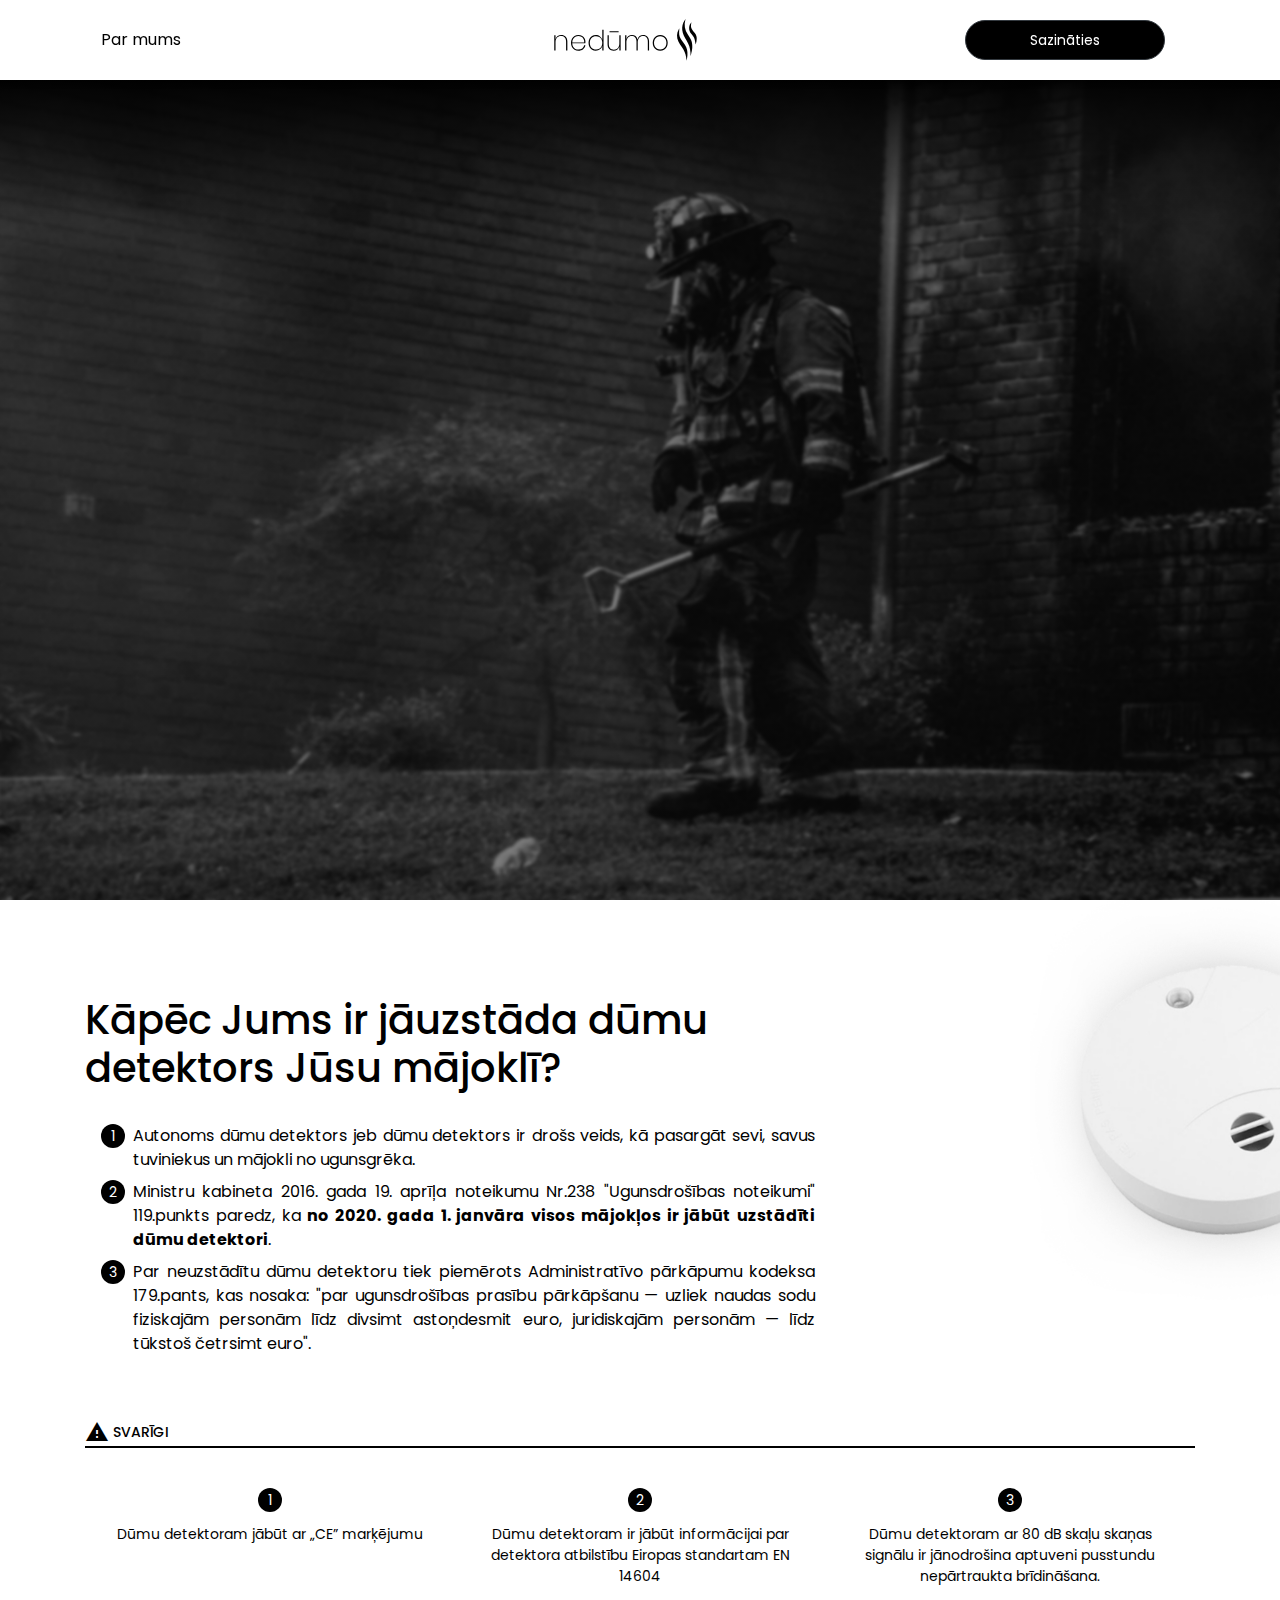
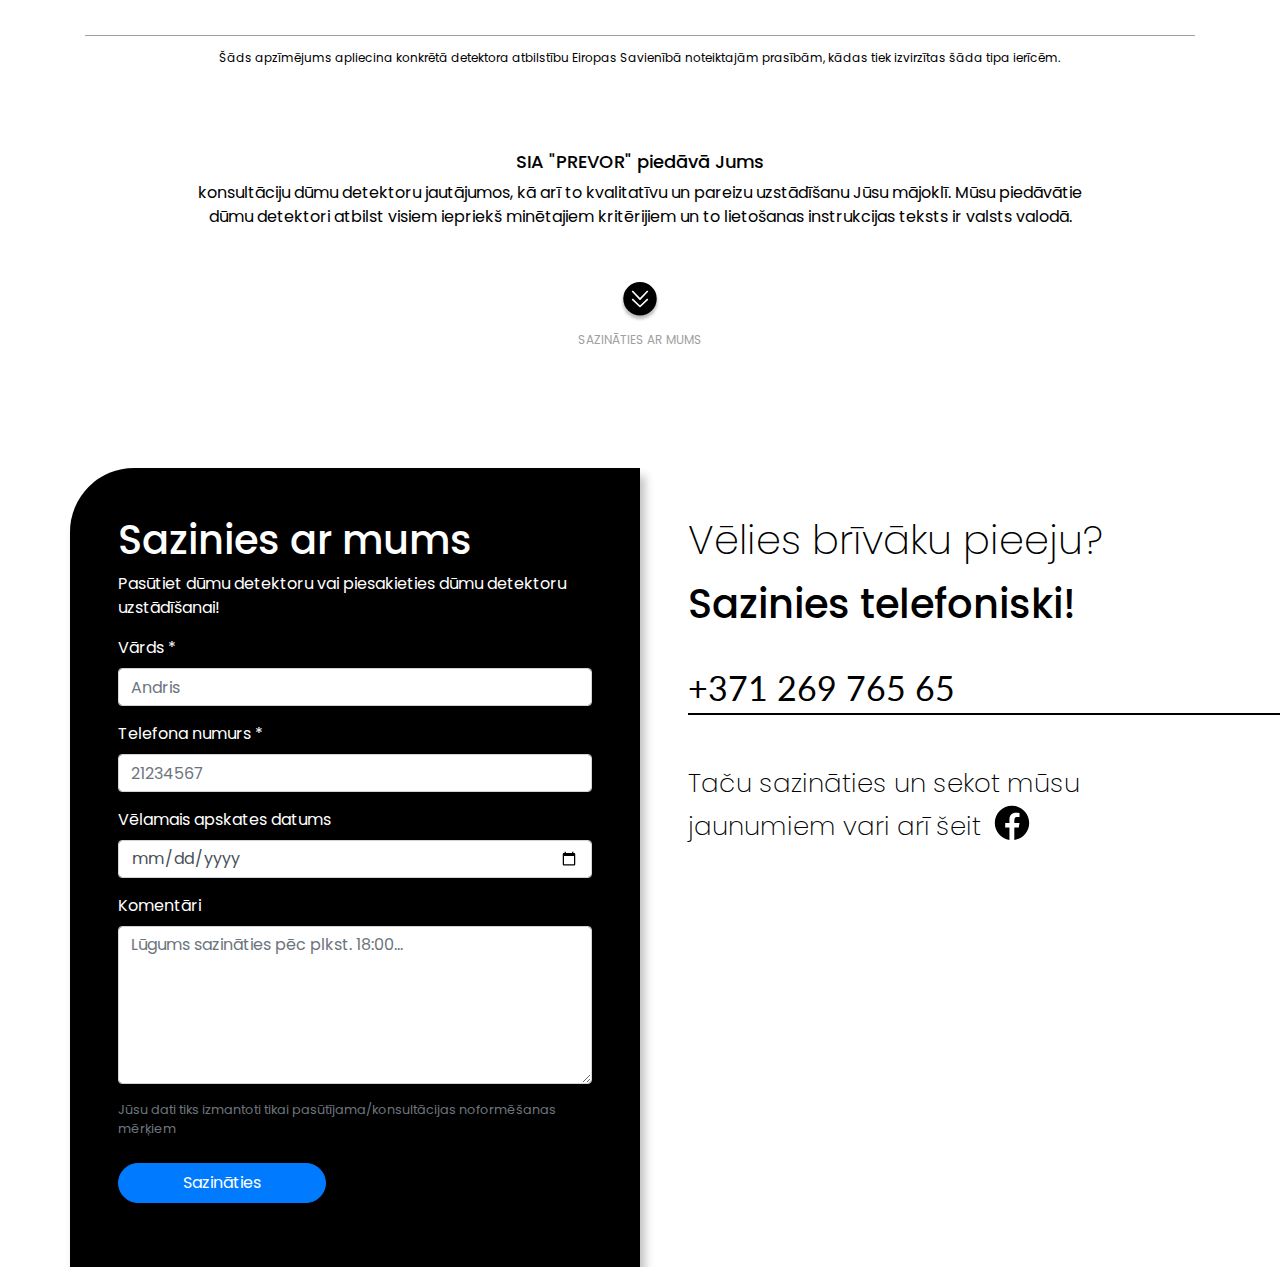
==== index.html @ c399052c "Initial set-up" ====
<!DOCTYPE html>
<html lang="lv">

<head>

    <meta charset="utf-8">
    <meta name="viewport" content="width=device-width, initial-scale=1, shrink-to-fit=no">
        <meta name="description" content="SIA PREVOR piedāvā Jums konsultāciju dūmu detektoru jautājumos, kā arī to kvalitatīvu un pareizu uzstādīšanu Jūsu mājoklī. Mūsu piedāvātie dūmu detektori atbilst visām Eiropas Savienībā noteiktajām prasībām un to lietošanas instrukcijas teksts ir valsts valodā.">
    <meta name="author" content="nedūmo.lv | Prevorsafety">
    <meta name="keywords" content="Prevorsafety, Nedūmo, Dūmu detektori, Ugunsdrošība">

    <title>Nedūmo | Ugunsdrošība Jūsu mājās | SIA Prevor</title>

    <!--- Bootstrap core CSS --->
    <link href="vendor/bootstrap/css/bootstrap.min.css" rel="stylesheet">

    <!--- Fonts --->
    <link href="https://fonts.googleapis.com/css?family=Poppins:200,400,500&display=swap" rel="stylesheet">
    <link href="https://fonts.googleapis.com/css?family=Lato:300&display=swap" rel="stylesheet">

    <!--- Material Design Icons --->
    <link href="https://fonts.googleapis.com/icon?family=Material+Icons" rel="stylesheet">

    <!-- Custom styles for this template -->
    <link href="css/styles.min.css" rel="stylesheet">

    <!--- Script for animations --->
    <script>
        window.addEventListener("load", showPage);

        function showPage() {
            document.body.classList.remove('js-loading');
        }
    </script>

</head>

<body id="page-top" class="nedumo-page js-loading">

<!-- Navigation -->
<nav class="navbar navbar-expand-lg navbar-light fixed-top" id="mainNav">
    <div class="container">
        <a class="mi-home visible-on-small js-scroll-trigger" href="#home"></a>
        <button class="navbar-toggler menu-btn" type="button" data-toggle="collapse" data-target="#navbarResponsive"
                aria-controls="navbarResponsive" aria-expanded="false" aria-label="Toggle navigation">
            <span></span>
        </button>
        <div class="collapse navbar-collapse" id="navbarResponsive">
            <ul class="navbar-nav ml-auto text-center">
                <li class="nav-item text-center">
                    <a class="mi-home nav-link js-scroll-trigger" href="#home">Galvenā</a>
                </li>
                <li class="nav-item text-center">
                    <a class="mi-about nav-link js-scroll-trigger" href="#about">Par mums</a>
                </li>
                <li class="nav-item text-center">
                    <a class="mi-contacts nav-link js-scroll-trigger" href="#contact">Sazināties</a>
                </li>
            </ul>
        </div>
        <div class="large-navbar row">
            <div class="col-sm">
                <a class="mi-about nav-link js-scroll-trigger" href="#about">Par mums</a>
            </div>
            <div class="col-sm">
                <a class="mi-home nav-link js-scroll-trigger" href="#home"></a>
            </div>
            <div class="col-sm">
                <a class="mi-contacts nav-link js-scroll-trigger btn btn-dark btn-sm" href="#contact">Sazināties</a>
            </div>
        </div>
    </div>
</nav>

<!-- Home Section -->
<section id="home" class="home-section text-center">
    <div class="container">
        <div class="row">
            <h1 class="home-section-heading animation-fadeInUp">Vēlies pasargāt savu mājokli no ugunsbriesmām?</h1>
            <p class="home-section-text animation-fadeInUp">Parūpējies par sevi un tuviniekiem,<br>piesakies konsultācijai un dūmu detektoru uzstādīšanai</p>
        </div>
    </div>
</section>

<!-- About Section -->
<section id="about" class="about-section">
    <div class="about-section-smoke-alarm"></div>
    <div class="container">
        <div class="row">
            <div class="col-sm-12 col-md-8">
                <h1 class="about-section-heading">Kāpēc Jums ir jāuzstāda dūmu detektors Jūsu mājoklī?</h1>
                <ol class="about-section-main-text">
                    <li>Autonoms dūmu detektors jeb dūmu detektors ir drošs veids, kā pasargāt sevi, savus tuviniekus un
                        mājokli no ugunsgrēka.
                    </li>
                    <li>Ministru kabineta 2016. gada 19. aprīļa noteikumu Nr.238 "Ugunsdrošības noteikumi" 119.punkts
                        paredz, ka <b>no 2020. gada 1. janvāra visos mājokļos ir jābūt uzstādīti dūmu detektori</b>.
                    </li>
                    <li>Par neuzstādītu dūmu detektoru tiek piemērots Administratīvo pārkāpumu kodeksa 179.pants, kas
                        nosaka: "par ugunsdrošības prasību pārkāpšanu — uzliek naudas sodu fiziskajām personām līdz
                        divsimt astoņdesmit euro, juridiskajām personām — līdz tūkstoš četrsimt euro".
                    </li>
                </ol>
            </div>
            <div class="col-sm-12 col-md-4">
            </div>
        </div>
        <div class="warning-items row">
            <div class="warning-items-label col-sm-12">
                <i class="warning-items-label-icon material-icons">warning</i>
                <div class="warning-items-label-text">Svarīgi</div>
            </div>
            <div class="warning-item col-md-4">
                <div class="warning-item-number">1</div>
                <div class="warning-item-text">Dūmu detektoram jābūt ar „CE” marķējumu</div>
            </div>
            <div class="warning-item col-md-4">
                <div class="warning-item-number">2</div>
                <div class="warning-item-text">Dūmu detektoram ir jābūt informācijai par detektora atbilstību Eiropas
                    standartam EN 14604
                </div>
            </div>
            <div class="warning-item col-md-4">
                <div class="warning-item-number">3</div>
                <div class="warning-item-text">Dūmu detektoram ar 80 dB skaļu skaņas signālu ir jānodrošina aptuveni
                    pusstundu nepārtraukta brīdināšana.
                </div>
            </div>
            <div class="warning-items-description col-sm-12">
                Šāds apzīmējums apliecina konkrētā detektora atbilstību Eiropas Savienībā noteiktajām prasībām, kādas
                tiek izvirzītas šāda tipa ierīcēm.
            </div>
        </div>
        <div class="promotion row">
            <div class="col-sm-12">
                <h3 class="promotion-heading">SIA "PREVOR" piedāvā Jums</h3>
                <p class="promotion-text">konsultāciju dūmu detektoru jautājumos, kā arī to kvalitatīvu un pareizu
                    uzstādīšanu Jūsu mājoklī. Mūsu piedāvātie dūmu detektori atbilst visiem iepriekš minētajiem
                    kritērijiem un to lietošanas instrukcijas teksts ir valsts valodā.</p>
            </div>
            <div class="col-sm-12 text-center">
                <a class="contact-btn js-scroll-trigger" href="#contact"></a>
                <div class="contact-btn-label">Sazināties ar mums</div>
            </div>
        </div>
    </div>
</section>

<!-- Contact Section -->
<section id="contact" class="contact-section">
    <div class="container">
        <div class="row">
            <div class="contact-form-col col-sm-12 col-md-6">
                <h1>Sazinies ar mums</h1>
                <p>Pasūtiet dūmu detektoru vai piesakieties dūmu detektoru uzstādīšanai!</p>
                <form id="contactform" action="https://formsubmit.io/send/8e997c6d-6ce6-4eea-b889-227a2b8c89c0"
                      method="POST">
                    <div class="form-group">
                        <label for="name">Vārds *</label>
                        <input name="name" type="text" class="form-control" id="name" placeholder="Andris" required>
                    </div>
                    <div class="form-group">
                        <label for="phone">Telefona numurs *</label>
                        <input name="phone" type="tel" class="form-control" id="phone" placeholder="21234567" required>
                    </div>
                    <div class="form-group">
                        <label for="date">Vēlamais apskates datums</label>
                        <input name="desired-setup-date" type="date" class="form-control" id="date"
                               placeholder="29/10/2020">
                    </div>
                    <div class="form-group">
                        <label for="comments">Komentāri</label>
                        <textarea name="comments" class="form-control" id="comments" rows="6" maxlength="200"
                                  placeholder="Lūgums sazināties pēc plkst. 18:00..."></textarea>
                    </div>
                    <div class="form-group">
                        <small class="form-text text-muted">Jūsu dati tiks izmantoti tikai pasūtījama/konsultācijas
                            noformēšanas mērķiem</small>
                        <button type="submit" class="btn btn-primary mt-4">Sazināties</button>
                    </div>
                    <input name="_formsubmit_id" type="text" style="display:none">
                </form>
            </div>
            <div class="social-contact-col col-sm-12 col-md-6">
                <p class="social-contact-heading">Vēlies brīvāku pieeju?</p>
                <p class="social-contact-answer">Sazinies telefoniski!</p>
                <p class="social-contact-number">+371 269 765 65</p>
                <div class="social-contact-divider"></div>
                <p class="social-contact-follow-us">Taču sazināties un sekot mūsu jaunumiem vari arī šeit
                    <a class="social-contact-facebook-icon" href="https://www.facebook.com"></a>
                </p>
            </div>
        </div>
    </div>
</section>

<!-- Bootstrap core JavaScript -->
<script src="vendor/jquery/jquery.min.js"></script>
<script src="vendor/bootstrap/js/bootstrap.bundle.min.js"></script>

<!-- Plugin JavaScript -->
<script src="vendor/jquery-easing/jquery.easing.min.js"></script>

<!-- Custom scripts for this template -->
<script src="js/script.min.js"></script>

</body>
</html>
---- css/styles.min.css ----
body{font-family:Poppins,sans-serif;font-size:16px}.nedumo-page a{color:#000}.nedumo-page a:focus,.nedumo-page a:hover{text-decoration:none;color:#000}.nedumo-page ol{counter-reset:nedumo-counter;list-style:none;padding-left:16px}.nedumo-page ol li{counter-increment:nedumo-counter;padding-left:32px;margin-bottom:8px;text-align:justify}.nedumo-page ol li::before{display:inline-block;content:counter(nedumo-counter);width:24px;height:24px;border-radius:50%;margin-right:8px;margin-left:-32px;font-size:14px;line-height:24px;text-align:center;color:#fff;background:#000}.nedumo-page .btn{height:40px;padding:8px 64px;border-radius:20px;line-height:22px;color:#fff}.nedumo-page .btn:focus,.nedumo-page .btn:hover{color:#fff}.btn-dark{background-color:#000}#mainNav{min-height:80px;padding:20px 16px;box-shadow:0 4px 4px rgba(0,0,0,.25);background-color:#fff}.mi-home{background-image:url(../img/nedumo-logo.svg);background-position:center;background-size:contain;background-repeat:no-repeat}.navbar-light .navbar-toggler{width:32px;height:32px;padding:0;border:none;margin-right:4px;outline:0;line-height:32px;color:#000}.menu-btn{position:relative;display:block;width:50px;height:50px;border-radius:50%;background-color:#fff}.menu-btn span,.menu-btn span::after,.menu-btn span::before{position:absolute;top:50%;left:50%;width:20px;height:2px;margin-top:-1px;margin-left:-10px;background-color:#222}.menu-btn span::after,.menu-btn span::before{content:'';display:block;transition:.35s}.menu-btn span::before{transform:translateY(-5px)}.menu-btn span::after{transform:translateY(5px)}.menu-btn_active span{height:0}.menu-btn_active span:before{transform:rotate(45deg)}.menu-btn_active span:after{transform:rotate(-45deg)}.large-navbar{display:none;width:100%}.large-navbar .col-sm{display:flex;justify-content:center;align-items:center;font-size:16px}.large-navbar .col-sm:nth-child(1){justify-content:flex-start}.large-navbar .col-sm:nth-child(3){justify-content:flex-end}.large-navbar .mi-home{display:inline-block;width:200px;height:56px}.mi-home.visible-on-small{display:inline-block;width:120px;height:40px}.navbar-nav{padding-top:16px;border-top:1px solid transparent;margin-top:16px;transition:all ease-in-out .35s}.show .navbar-nav{border-top:1px solid rgba(0,0,0,.5)}.navbar-nav .mi-home{background:0 0}.about-section,.contact-section,.home-section{position:relative;display:flex;align-items:center;width:100%;height:auto;min-height:100vh;padding:96px 24px 16px;overflow:hidden;color:#fff;background:#fff}.home-section{background:linear-gradient(0deg,rgba(0,0,0,.5),rgba(0,0,0,.5)),linear-gradient(180deg,#000 7.94%,rgba(0,0,0,0) 24.63%),url(../img/andrew-gaines-blur-min.jpg);background-position:center;background-size:cover;background-repeat:no-repeat}.home-section-heading{width:100%;margin:0;font-size:26px;line-height:40px;font-weight:500;text-align:center}.home-section-text{width:100%;margin:20px 0 0;font-size:16px;line-height:30px;font-weight:400;text-align:center}.about-section{position:relative;color:#000}.about-section-heading{margin-bottom:32px}.about-section-main-text{margin:32px 0}.about-section-smoke-alarm{position:absolute;top:0;right:-150px;width:400px;height:400px;background:url(../img/smoke-alarm.png);background-position:center;background-size:cover;background-repeat:no-repeat}.warning-items-label{padding:0 0 2px;border-bottom:2px solid #000;margin-bottom:24px}.warning-items-label-icon{width:24px;height:24px;line-height:24px;vertical-align:bottom}.warning-items-label-text{display:inline-block;height:24px;text-transform:uppercase;font-size:14px;line-height:24px;font-weight:500}.warning-items{margin:32px 0}.warning-item{padding:16px 24px;text-align:center}.warning-item-number{display:inline-block;width:24px;height:24px;border-radius:50%;font-size:14px;line-height:24px;text-align:center;color:#fff;background-color:#000}.warning-item-text{margin-top:12px;font-size:14px}.warning-items-description{padding:8px 0 0;border-top:1px solid #a0a0a0;margin-top:32px;font-size:12px;line-height:27px;text-align:center}.promotion-heading{max-width:60%;margin:48px auto 8px;font-size:18px;font-weight:500;text-align:center}.promotion-text{max-width:80%;margin:8px auto 48px;font-size:16px;text-align:center}.contact-btn{display:block;width:40px;height:50px;margin:0 auto;background:url(../img/contact-btn.svg);background-position:center;background-size:contain;background-repeat:no-repeat;animation-name:moveUpDown;animation-duration:1s;animation-iteration-count:infinite;animation-direction:alternate}.contact-btn-label{display:inline-block;margin-bottom:-4px;font-size:12px;text-transform:uppercase;color:#a0a0a0}.contact-section{align-items:flex-end;padding-bottom:0}.contact-form-col{padding:48px;border-top-left-radius:64px;box-shadow:5px 8px 10px rgba(0,0,0,.25);color:#fff;background-color:#000}.social-contact-col{padding:64px 0 80px}.social-contact-answer,.social-contact-heading,.social-contact-number{margin:0;font-size:40px;line-height:1.2;color:#000}.social-contact-divider{height:2px;margin-right:-50%;background-color:#000}.social-contact-heading{font-weight:200}.social-contact-answer{margin-top:16px;font-weight:500}.social-contact-number{margin-top:40px;margin-bottom:4px;font-family:Lato,sans-serif;font-size:34px}.social-contact-follow-us{margin:48px 0 0;font-size:26px;line-height:1.6;font-weight:200;color:#000}.social-contact-facebook-icon{display:inline-block;width:36px;height:36px;margin:0 6px -6px;background:url(../img/facebook-icon.svg);background-position:center;background-size:contain;background-repeat:no-repeat}@media (min-width:768px){.home-section-heading{font-size:48px;line-height:64px}.home-section-text{font-size:18px;line-height:30px}.social-contact-col{padding:48px}}@media (min-width:992px){.visible-on-small{display:none!important}#mainNav{padding:8px 16px}.navbar #navbarResponsive{display:none!important}.large-navbar{display:flex}}.js-loading *,.js-loading :after,.js-loading :before{animation-play-state:paused!important}@keyframes fadeInUp{from{transform:translate3d(0,32px,0)}to{transform:translate3d(0,0,0);opacity:1}}@-webkit-keyframes fadeInUp{from{transform:translate(0,32px)}to{transform:translate(0,0);opacity:1}}.animation-fadeInUp{opacity:0;animation-name:fadeInUp;-webkit-animation-name:fadeInUp;animation-duration:1s;animation-fill-mode:both;-webkit-animation-duration:1s;-webkit-animation-fill-mode:both}@keyframes moveUpDown{from{transform:translateY(0)}to{transform:translateY(8px)}}@-webkit-keyframes moveUpDown{from{transform:translateY(0)}to{transform:translateY(8px)}}
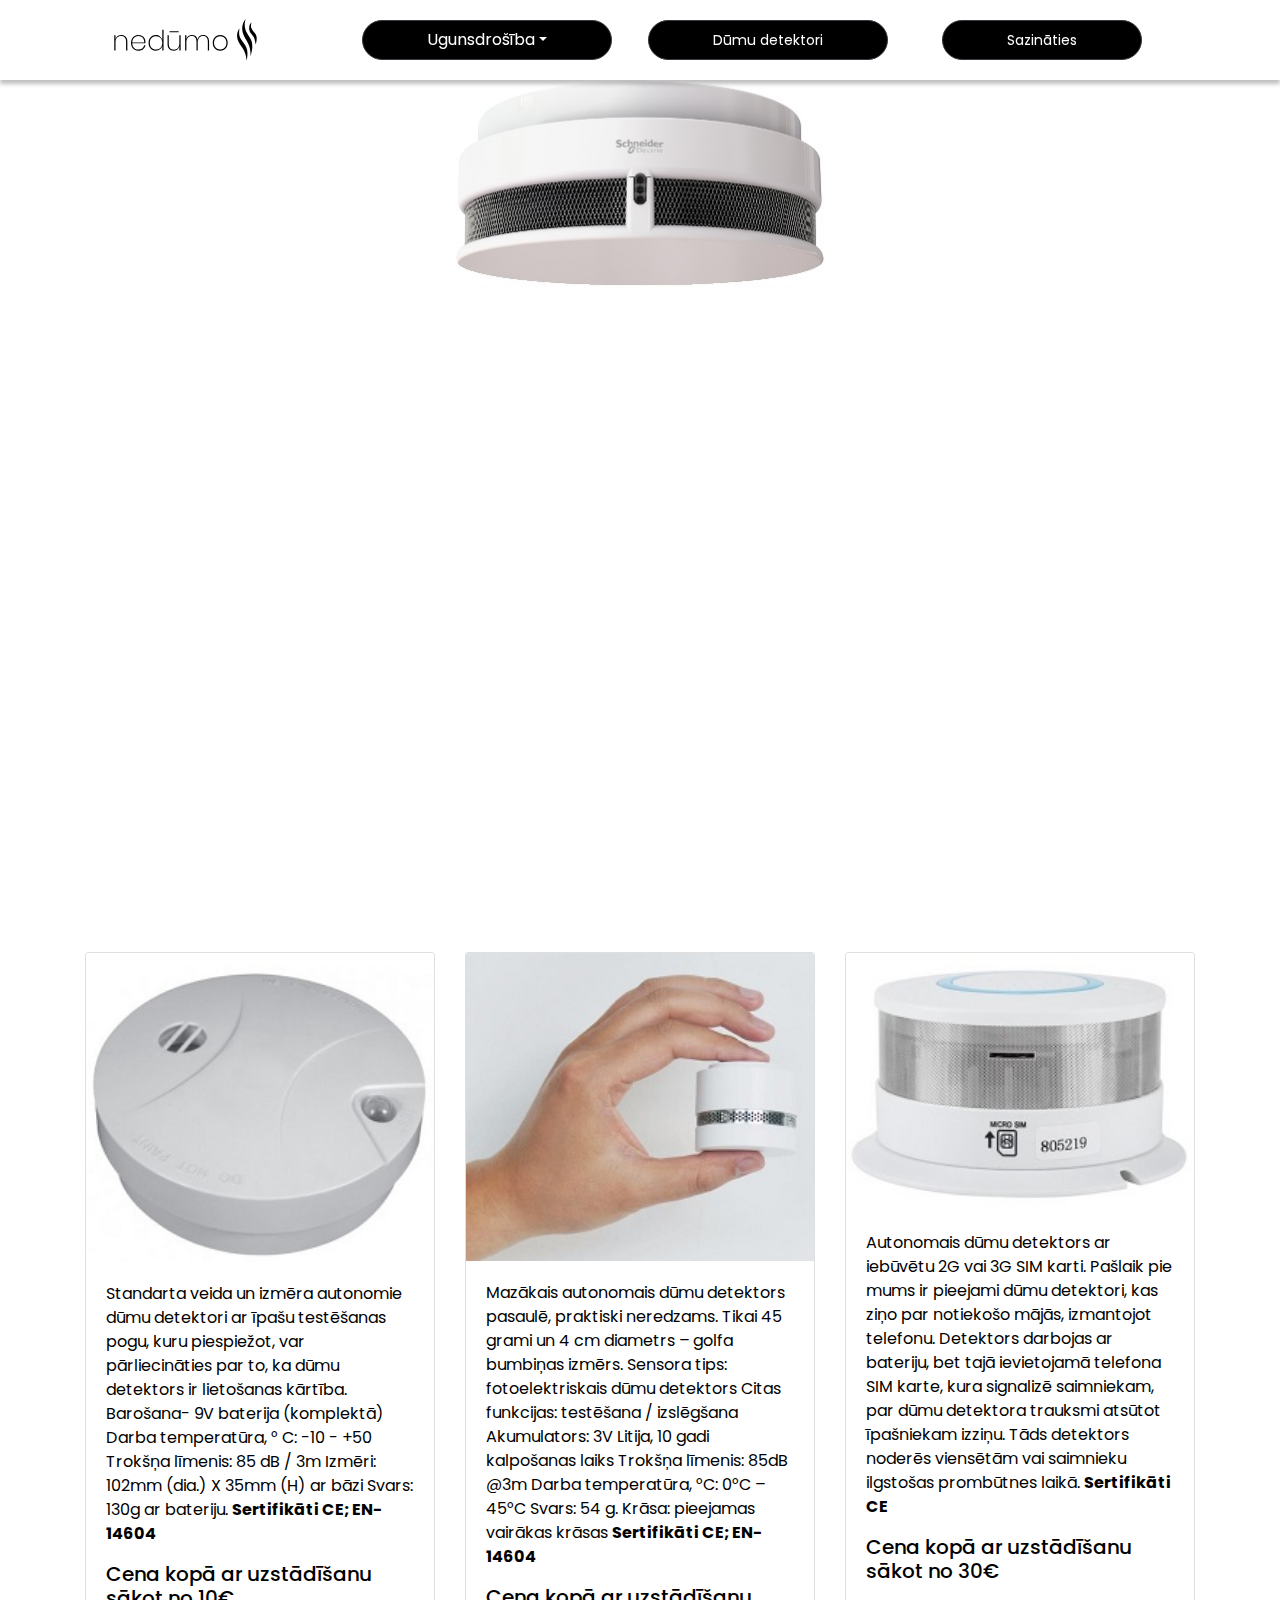
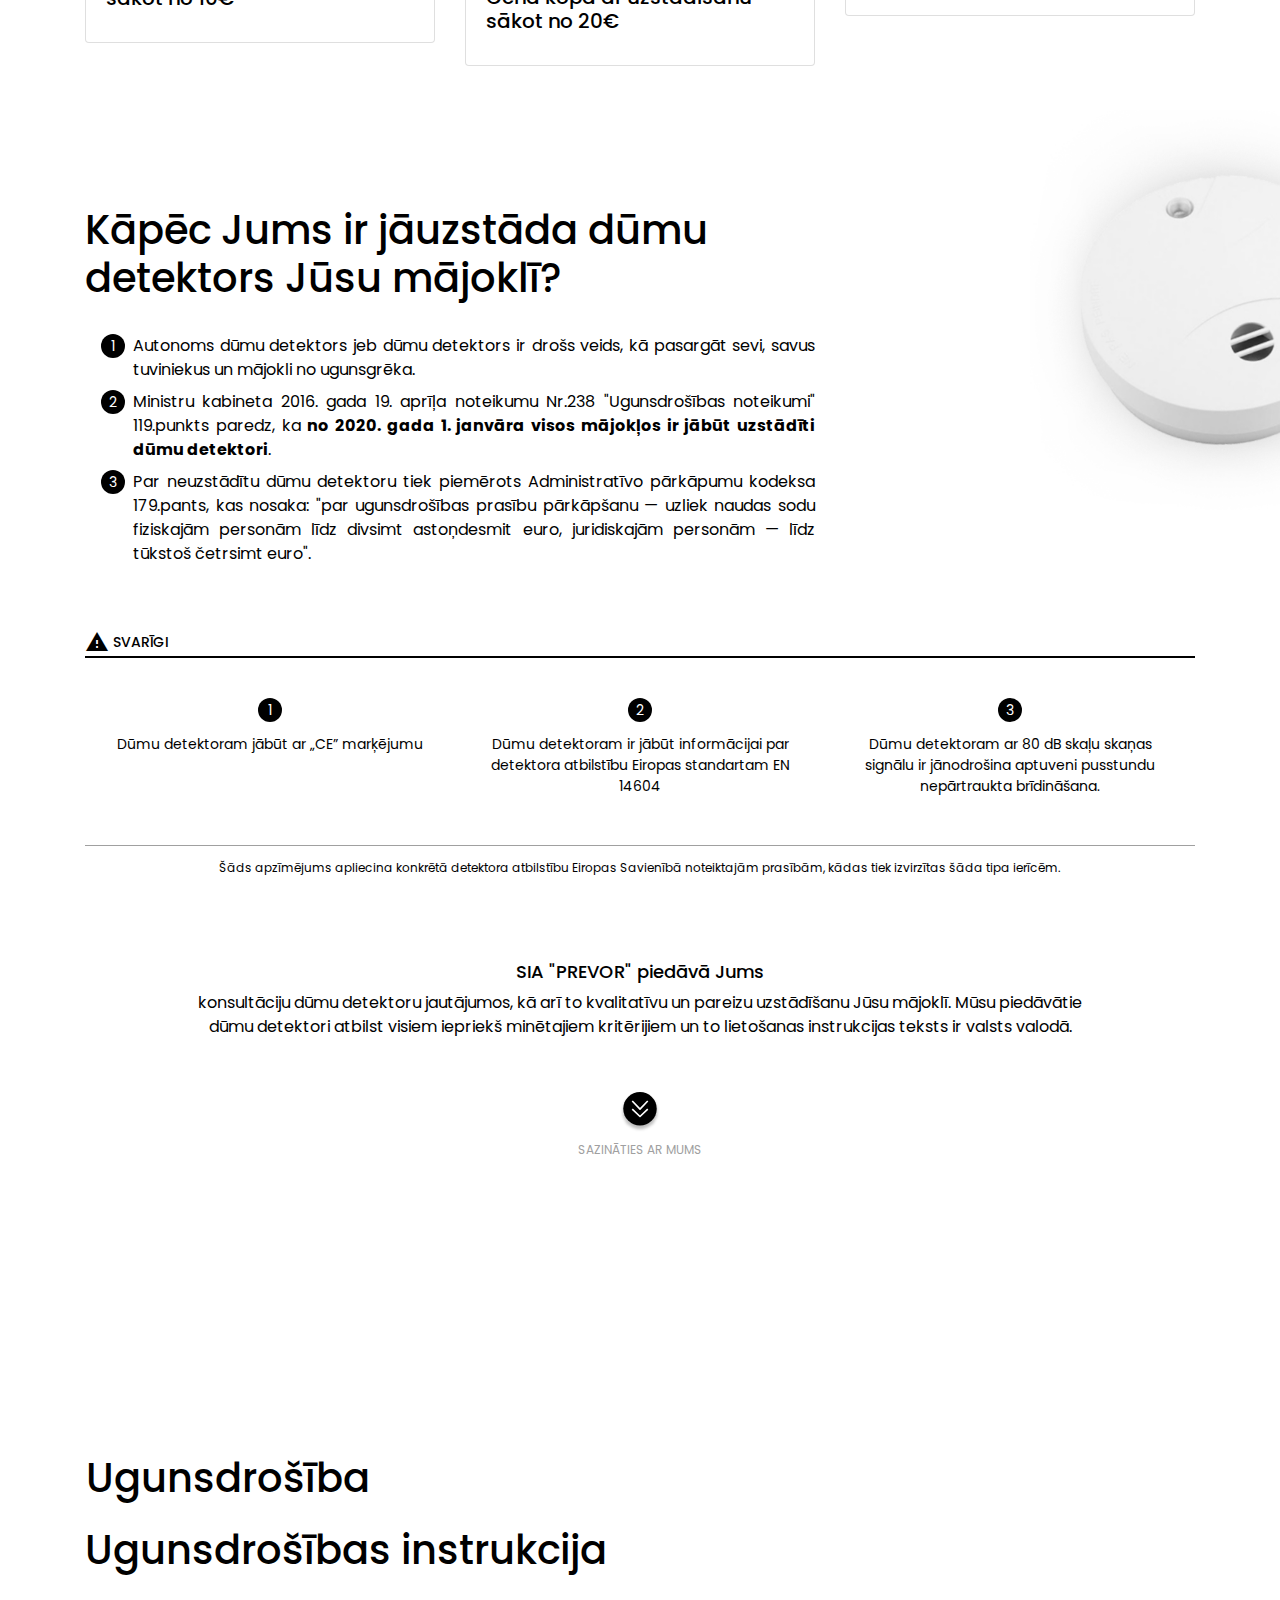
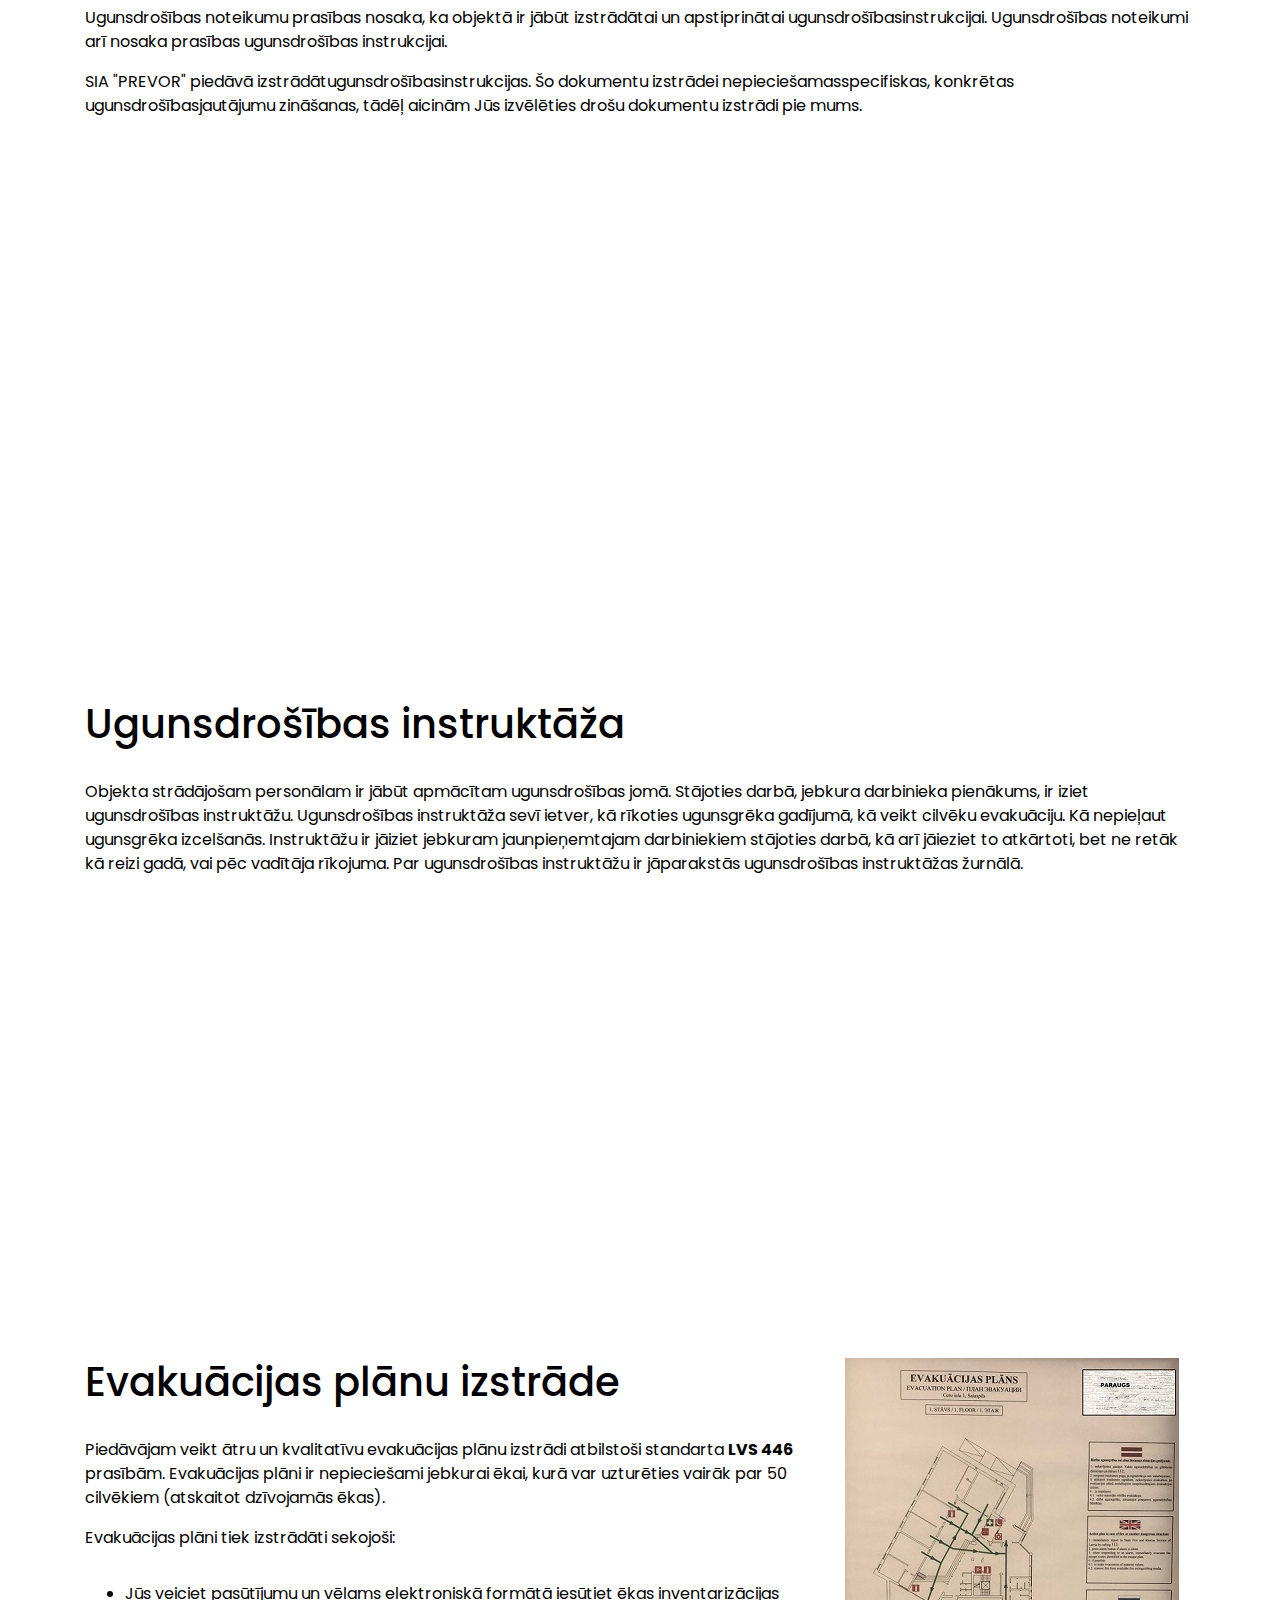
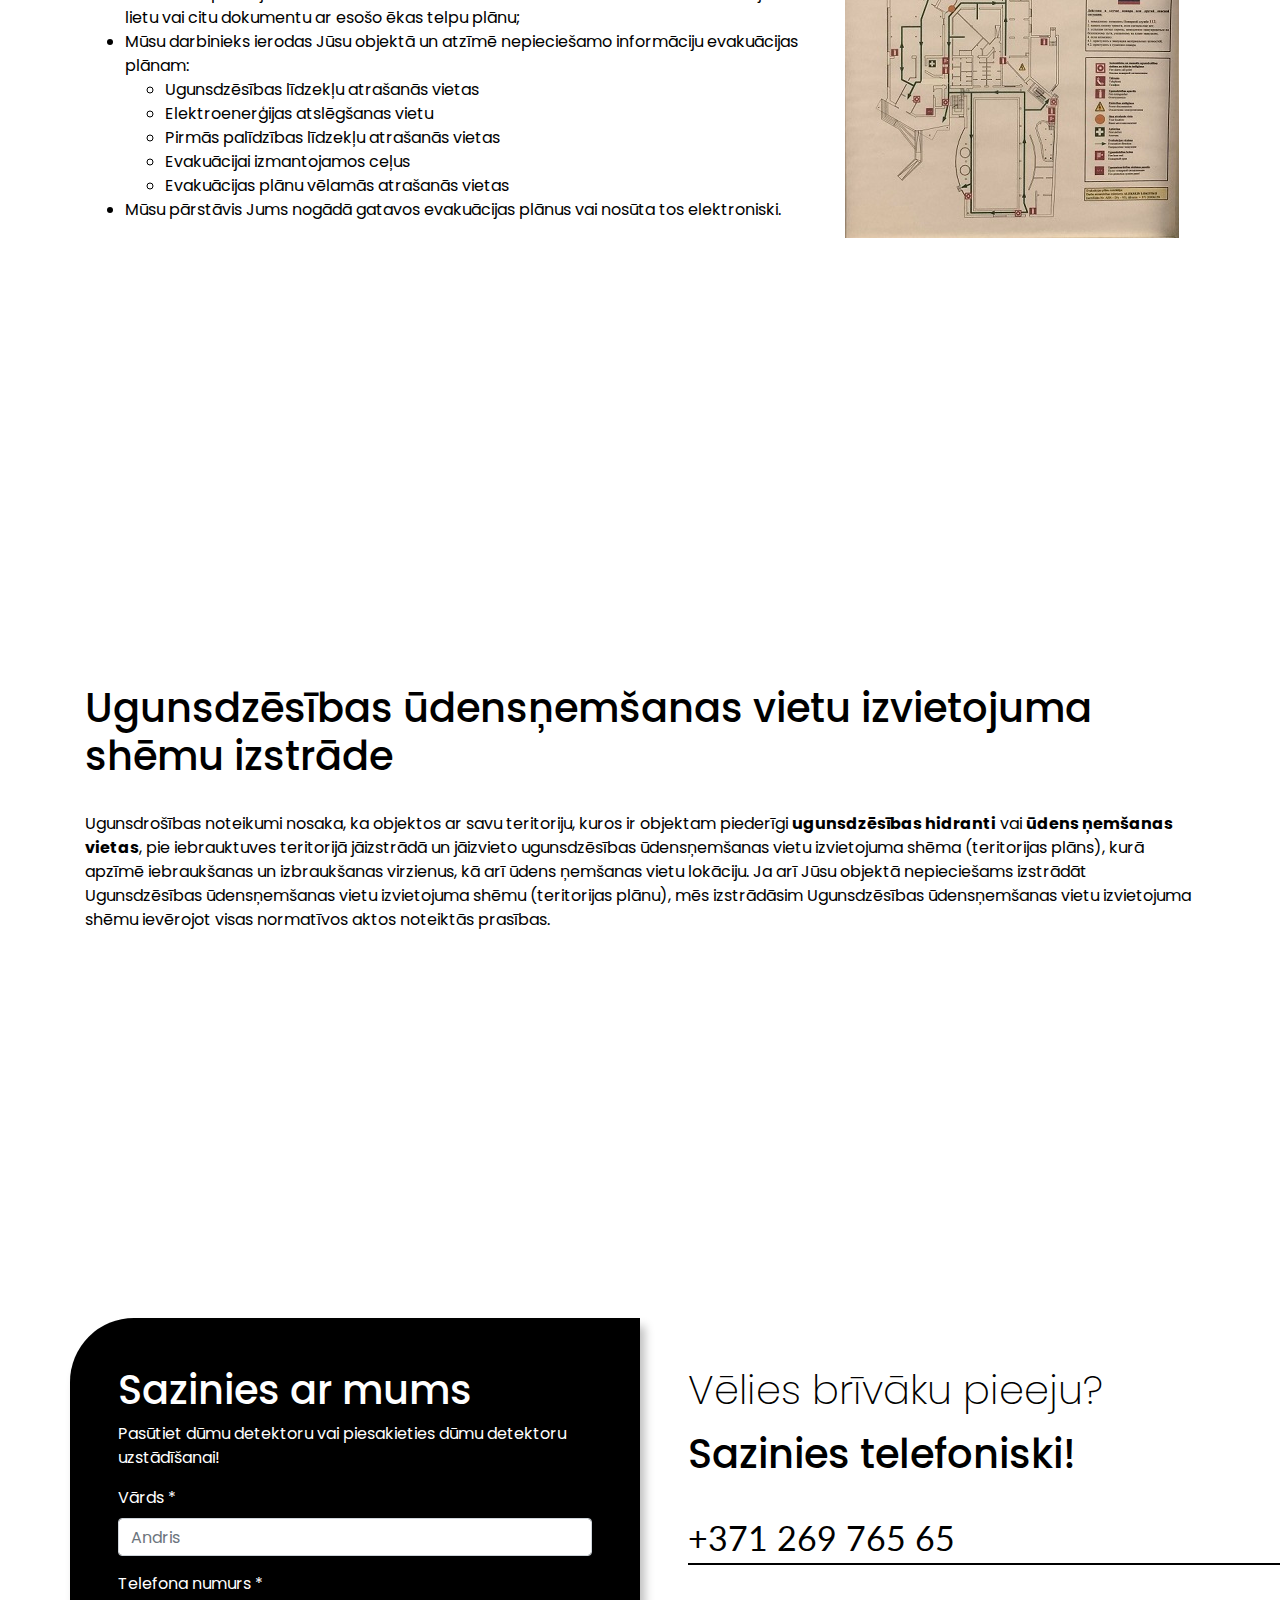
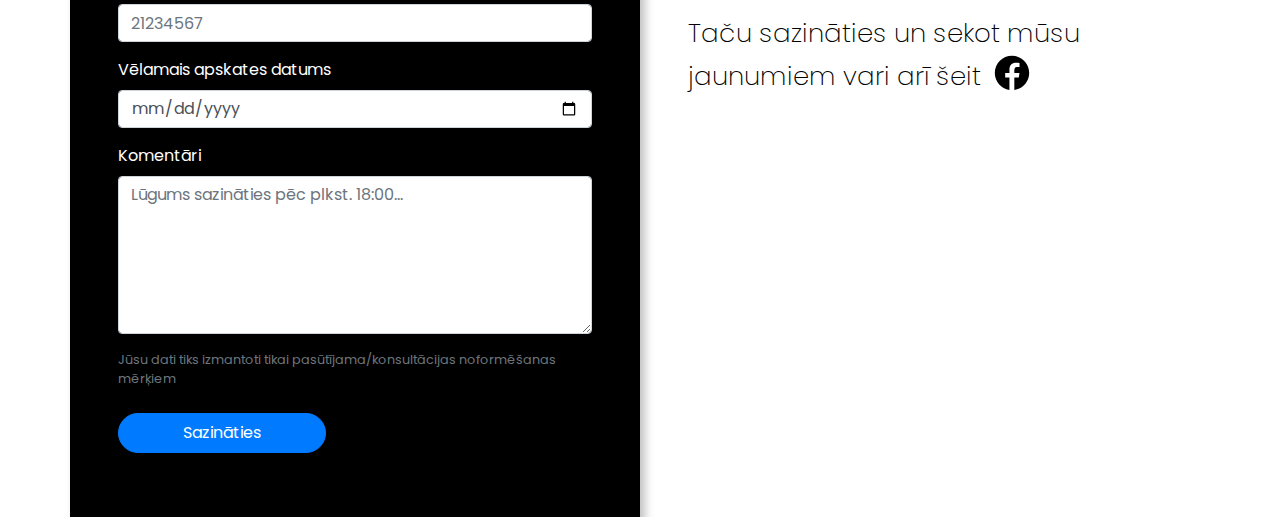
==== commit b7879ecf: "V2" ====
--- a/index.html
+++ b/index.html
@@ -1,13 +1,12 @@
 <!DOCTYPE html>
 <html lang="lv">
-
 <head>
-
     <meta charset="utf-8">
     <meta name="viewport" content="width=device-width, initial-scale=1, shrink-to-fit=no">
-        <meta name="description" content="SIA PREVOR piedāvā Jums konsultāciju dūmu detektoru jautājumos, kā arī to kvalitatīvu un pareizu uzstādīšanu Jūsu mājoklī. Mūsu piedāvātie dūmu detektori atbilst visām Eiropas Savienībā noteiktajām prasībām un to lietošanas instrukcijas teksts ir valsts valodā.">
+    <meta name="description" content="SIA PREVOR piedāvā Jums konsultāciju dūmu detektoru jautājumos, kā arī to kvalitatīvu un pareizu uzstādīšanu Jūsu mājoklī. Mūsu piedāvātie dūmu detektori atbilst visām Eiropas Savienībā noteiktajām prasībām un to lietošanas instrukcijas teksts ir valsts valodā.">
     <meta name="author" content="nedūmo.lv | Prevorsafety">
     <meta name="keywords" content="Prevorsafety, Nedūmo, Dūmu detektori, Ugunsdrošība">
+    <link rel="shortcut icon" href="favicon.ico"/>
 
     <title>Nedūmo | Ugunsdrošība Jūsu mājās | SIA Prevor</title>
 
@@ -22,7 +21,7 @@
     <link href="https://fonts.googleapis.com/icon?family=Material+Icons" rel="stylesheet">
 
     <!-- Custom styles for this template -->
-    <link href="css/styles.min.css" rel="stylesheet">
+    <link href="css/styles.css" rel="stylesheet">
 
     <!--- Script for animations --->
     <script>
@@ -32,38 +31,62 @@
             document.body.classList.remove('js-loading');
         }
     </script>
-
 </head>
-
 <body id="page-top" class="nedumo-page js-loading">
-
 <!-- Navigation -->
 <nav class="navbar navbar-expand-lg navbar-light fixed-top" id="mainNav">
     <div class="container">
-        <a class="mi-home visible-on-small js-scroll-trigger" href="#home"></a>
+        <!-- <a class="mi-home visible-on-small js-scroll-trigger" href="#home"></a> -->
         <button class="navbar-toggler menu-btn" type="button" data-toggle="collapse" data-target="#navbarResponsive"
                 aria-controls="navbarResponsive" aria-expanded="false" aria-label="Toggle navigation">
             <span></span>
         </button>
         <div class="collapse navbar-collapse" id="navbarResponsive">
             <ul class="navbar-nav ml-auto text-center">
-                <li class="nav-item text-center">
-                    <a class="mi-home nav-link js-scroll-trigger" href="#home">Galvenā</a>
-                </li>
-                <li class="nav-item text-center">
-                    <a class="mi-about nav-link js-scroll-trigger" href="#about">Par mums</a>
-                </li>
+                
+                <li class="nav-item text-center">
+                    <a class="mi-contacts nav-link js-scroll-trigger" href="#fireInstructions">Ugunsdrošības instrukcija</a>
+                </li>
+                <li class="nav-item text-center">
+                    <a class="mi-contacts nav-link js-scroll-trigger" href="#fireInstructionsTraining">Ugunsdrošības instruktāža</a>
+                </li>
+                <li class="nav-item text-center">
+                    <a class="mi-contacts nav-link js-scroll-trigger" href="#evacPlan">Evakuāciju plānu izstrāde</a>
+                </li>
+                <li class="nav-item text-center">
+                    <a class="mi-contacts nav-link js-scroll-trigger" href="#waterPlan">Ugunsdzēsības ūdensņemšanas vietu izvietojuma shēmu izstrāde</a>
+                </li>
+                <div class="dropdown-divider"></div>
+                <li class="nav-item text-center">
+                    <a class="mi-contacts nav-link js-scroll-trigger" href="#smokeDetectors">Dūmu detektori</a>
+                </li>
+                <div class="dropdown-divider"></div>
                 <li class="nav-item text-center">
                     <a class="mi-contacts nav-link js-scroll-trigger" href="#contact">Sazināties</a>
                 </li>
+                <li class="nav-item text-center">
+                    <a class="mi-contacts nav-link js-scroll-trigger" href="#about">Par mums</a>
+                </li>
             </ul>
         </div>
+
         <div class="large-navbar row">
             <div class="col-sm">
-                <a class="mi-about nav-link js-scroll-trigger" href="#about">Par mums</a>
-            </div>
+                <a class="mi-home nav-link js-scroll-trigger" href="#home"></a>
+            </div>
+           
             <div class="col-sm">
-                <a class="mi-home nav-link js-scroll-trigger" href="#home"></a>
+                <a class="nav-link dropdown-toggle btn btn-dark" href="#" id="ddFS" data-toggle="dropdown" 
+                    aria-haspopup="true" aria-expanded="false">Ugunsdrošība</a>
+                <div class="dropdown-menu" aria-labelledby="ddFS">
+                  <a class="dropdown-item js-scroll-trigger" href="#fireInstructions">Ugunsdrošības instrukcija</a>
+                  <a class="dropdown-item js-scroll-trigger" href="#fireInstructionsTraining">Ugunsdrošības instruktāža</a>
+                  <a class="dropdown-item js-scroll-trigger" href="#evacPlan">Evakuāciju plānu izstrāde</a>
+                  <a class="dropdown-item js-scroll-trigger" href="#waterPlan">Ugunsdzēsības ūdensņemšanas vietu izvietojuma shēmu izstrāde</a>
+                </div>
+            </div>
+            <div class="col-sm">
+                <a class="mi-contacts nav-link js-scroll-trigger btn btn-dark btn-sm" href="#smokeDetectors">Dūmu detektori</a>
             </div>
             <div class="col-sm">
                 <a class="mi-contacts nav-link js-scroll-trigger btn btn-dark btn-sm" href="#contact">Sazināties</a>
@@ -76,8 +99,64 @@
 <section id="home" class="home-section text-center">
     <div class="container">
         <div class="row">
-            <h1 class="home-section-heading animation-fadeInUp">Vēlies pasargāt savu mājokli no ugunsbriesmām?</h1>
-            <p class="home-section-text animation-fadeInUp">Parūpējies par sevi un tuviniekiem,<br>piesakies konsultācijai un dūmu detektoru uzstādīšanai</p>
+            <h1 class="home-section-heading animation-fadeInUp">NO 2020. GADA 1. JANVĀRA KATRĀ DZĪVOKLĪ JĀBŪT DŪMU DETEKTORAM,
+                KO PAREDZ MK NOTEIKUMI <a href="https://likumi.lv/ta/id/281646#p119" title="MK noteikumi">NR.238 "UGUNSDROŠĪBAS NOTEIKUMI"</a></h1>
+            <p class="home-section-text animation-fadeInUp">Mēs nogādāsim un uzstādīsim Jūsu mājoklī Jums piemērotu dūmu detektoru – kvalitatīvi un lēti ņemot vērā visas prasības.
+                <br/>Cena sākot no 10 €</p>
+        </div>
+    </div>
+</section>
+
+<!-- Detectors -->
+<section class="page-section" id="smokeDetectors">
+    <div class="container">
+        <div class="row">
+            <div class="col-md-4">
+                <div class="card">
+                    <img class="card-img-top" src="img/sd1.jpg" alt="Dūmu detektors">
+                    <div class="card-body">
+                      <p class="card-text">Standarta veida un izmēra autonomie dūmu detektori ar īpašu testēšanas pogu, kuru piespiežot, var pārliecināties par to, ka dūmu detektors ir lietošanas kārtība.
+                        Barošana- 9V baterija (komplektā)
+                        Darba temperatūra, ° C: -10 - +50
+                        Trokšņa līmenis: 85 dB / 3m
+                        Izmēri: 102mm (dia.) X 35mm (H) ar bāzi
+                        Svars: 130g ar bateriju.
+                        <b>Sertifikāti CE; EN-14604</b></p>
+                        <h5 class="card-title">Cena kopā ar uzstādīšanu sākot no 10€</h5>
+                    </div>
+                </div>
+            </div>
+            <div class="col-md-4">
+                <div class="card">
+                    <img class="card-img-top" src="img/sd2.jpg" alt="Dūmu detektors">
+                    <div class="card-body">
+                        <p class="card-text">Mazākais autonomais dūmu detektors pasaulē, praktiski neredzams. 
+                            Tikai 45 grami un 4 cm diametrs – golfa bumbiņas izmērs.
+                            Sensora tips: fotoelektriskais dūmu detektors
+                            Citas funkcijas: testēšana / izslēgšana
+                            Akumulators: 3V Litija, 10 gadi kalpošanas laiks
+                            Trokšņa līmenis: 85dB @3m
+                            Darba temperatūra, °C: 0°C – 45°C
+                            Svars: 54 g.
+                            Krāsa: pieejamas vairākas krāsas
+                            <b>Sertifikāti CE; EN-14604</b></p>
+                        <h5 class="card-title">Cena kopā ar uzstādīšanu sākot no 20€</h5>
+                    </div>
+                </div>
+            </div>
+            <div class="col-md-4">
+                <div class="card">
+                    <img class="card-img-top" src="img/sd3.jpg" alt="Dūmu detektors">
+                    <div class="card-body">
+                      <p class="card-text">Autonomais dūmu detektors ar iebūvētu 2G vai 3G SIM karti.
+                        Pašlaik pie mums ir pieejami dūmu detektori, kas ziņo par notiekošo mājās, izmantojot telefonu.
+                        Detektors darbojas ar bateriju, bet tajā ievietojamā telefona SIM karte, kura signalizē saimniekam, par dūmu detektora trauksmi atsūtot īpašniekam izziņu. 
+                        Tāds detektors noderēs viensētām vai saimnieku ilgstošas prombūtnes laikā.
+                        <b>Sertifikāti CE</b></p>
+                        <h5 class="card-title">Cena kopā ar uzstādīšanu sākot no 30€</h5>
+                    </div>
+                </div>
+            </div>
         </div>
     </div>
 </section>
@@ -90,16 +169,9 @@
             <div class="col-sm-12 col-md-8">
                 <h1 class="about-section-heading">Kāpēc Jums ir jāuzstāda dūmu detektors Jūsu mājoklī?</h1>
                 <ol class="about-section-main-text">
-                    <li>Autonoms dūmu detektors jeb dūmu detektors ir drošs veids, kā pasargāt sevi, savus tuviniekus un
-                        mājokli no ugunsgrēka.
-                    </li>
-                    <li>Ministru kabineta 2016. gada 19. aprīļa noteikumu Nr.238 "Ugunsdrošības noteikumi" 119.punkts
-                        paredz, ka <b>no 2020. gada 1. janvāra visos mājokļos ir jābūt uzstādīti dūmu detektori</b>.
-                    </li>
-                    <li>Par neuzstādītu dūmu detektoru tiek piemērots Administratīvo pārkāpumu kodeksa 179.pants, kas
-                        nosaka: "par ugunsdrošības prasību pārkāpšanu — uzliek naudas sodu fiziskajām personām līdz
-                        divsimt astoņdesmit euro, juridiskajām personām — līdz tūkstoš četrsimt euro".
-                    </li>
+                    <li>Autonoms dūmu detektors jeb dūmu detektors ir drošs veids, kā pasargāt sevi, savus tuviniekus un mājokli no ugunsgrēka.</li>
+                    <li>Ministru kabineta 2016. gada 19. aprīļa noteikumu Nr.238 "Ugunsdrošības noteikumi" 119.punkts paredz, ka <b>no 2020. gada 1. janvāra visos mājokļos ir jābūt uzstādīti dūmu detektori</b>.</li>
+                    <li>Par neuzstādītu dūmu detektoru tiek piemērots Administratīvo pārkāpumu kodeksa 179.pants, kas nosaka: "par ugunsdrošības prasību pārkāpšanu — uzliek naudas sodu fiziskajām personām līdz divsimt astoņdesmit euro, juridiskajām personām — līdz tūkstoš četrsimt euro".</li>
                 </ol>
             </div>
             <div class="col-sm-12 col-md-4">
@@ -146,6 +218,84 @@
     </div>
 </section>
 
+<!-- Fire instruction plans -->
+<section id="fireInstructions" class="page-section">
+    <div class="container">
+        <div class="row">
+            <h1 class="page-section-header">Ugunsdrošība</h1>
+        </div>
+
+        <div class="row">
+            <div class="col-sm-12 col-md-12">
+                <h1 class="about-section-heading">Ugunsdrošības instrukcija</h1>
+                <p>Ugunsdrošības noteikumu prasības nosaka, ka objektā ir jābūt izstrādātai un apstiprinātai ugunsdrošībasinstrukcijai. Ugunsdrošības noteikumi arī nosaka prasības ugunsdrošības instrukcijai.</p>
+                <p>SIA "PREVOR" piedāvā izstrādātugunsdrošībasinstrukcijas. Šo dokumentu izstrādei nepieciešamasspecifiskas, konkrētas ugunsdrošībasjautājumu zināšanas, tādēļ aicinām Jūs izvēlēties drošu dokumentu izstrādi pie mums.</p>
+            </div>
+        </div>
+    </div>
+</section>
+
+<section id="fireInstructionsTraining" class="page-section">
+    <div class="container">
+        <div class="row">
+            <div class="col-sm-12 col-md-12">
+                <h1 class="about-section-heading">Ugunsdrošības instruktāža</h1>
+                <p>Objekta strādājošam personālam ir jābūt apmācītam ugunsdrošības jomā. 
+                    Stājoties darbā, jebkura darbinieka pienākums, ir iziet ugunsdrošības instruktāžu. 
+                    Ugunsdrošības instruktāža sevī ietver, kā rīkoties ugunsgrēka gadījumā, kā veikt cilvēku evakuāciju. 
+                    Kā nepieļaut ugunsgrēka izcelšanās. 
+                    Instruktāžu ir jāiziet jebkuram jaunpieņemtajam darbiniekiem stājoties darbā, kā arī jāieziet to atkārtoti, bet ne retāk kā reizi gadā, vai pēc vadītāja rīkojuma. 
+                    Par ugunsdrošības instruktāžu ir jāparakstās ugunsdrošības instruktāžas žurnālā.</p>
+            </div>
+        </div>
+    </div>
+</section>
+
+<!-- Evacuation plans -->
+<section id="evacPlan" class="page-section">
+    <div class="container">
+        <div class="row">
+            <div class="col-sm-12 col-md-8">
+                <h1 class="about-section-heading">Evakuācijas plānu izstrāde</h1>
+                <p>Piedāvājam veikt ātru un kvalitatīvu evakuācijas plānu izstrādi atbilstoši standarta <b>LVS 446</b> prasībām.
+Evakuācijas plāni ir nepieciešami jebkurai ēkai, kurā var uzturēties vairāk par 50 cilvēkiem (atskaitot
+dzīvojamās ēkas).
+                <p>Evakuācijas plāni tiek izstrādāti sekojoši:
+                <ul class="about-section-main-text">
+                    <li>Jūs veiciet pasūtījumu un vēlams elektroniskā formātā iesūtiet ēkas inventarizācijas lietu vai citu
+dokumentu ar esošo ēkas telpu plānu;</li>
+                    <li>Mūsu darbinieks ierodas Jūsu objektā un atzīmē nepieciešamo informāciju evakuācijas plānam:
+                        <ul>
+                            <li>Ugunsdzēsības līdzekļu atrašanās vietas</li>
+                            <li>Elektroenerģijas atslēgšanas vietu</li>
+                            <li>Pirmās palīdzības līdzekļu atrašanās vietas</li>
+                            <li>Evakuācijai izmantojamos ceļus</li>
+                            <li>Evakuācijas plānu vēlamās atrašanās vietas</li>
+                        </ul>
+                    </li>
+                    <li>Mūsu pārstāvis Jums nogādā gatavos evakuācijas plānus vai nosūta tos elektroniski.</li>
+                </ul>
+            </p>
+            </div>
+            <div class="col-sm-12 col-md-4">
+                <img src="img/evac-plan.jpg" alt="Evakuācijas plans" />
+            </div>
+        </div>
+    </div>
+</section>
+
+<section id="waterPlan" class="page-section">
+    <div class="container">
+        <div class="row">
+            <div class="col-sm-12 col-md-12">
+                <h1 class="about-section-heading">Ugunsdzēsības ūdensņemšanas vietu izvietojuma shēmu izstrāde</h1>
+                <p>Ugunsdrošības noteikumi nosaka, ka objektos ar savu teritoriju, kuros ir objektam piederīgi <b>ugunsdzēsības hidranti</b> vai <b>ūdens ņemšanas vietas</b>, pie iebrauktuves teritorijā jāizstrādā un jāizvieto ugunsdzēsības ūdensņemšanas vietu izvietojuma shēma (teritorijas plāns), kurā apzīmē iebraukšanas un izbraukšanas virzienus, kā arī ūdens ņemšanas vietu lokāciju. 
+                    Ja arī Jūsu objektā nepieciešams izstrādāt Ugunsdzēsības ūdensņemšanas vietu izvietojuma shēmu (teritorijas plānu), mēs izstrādāsim Ugunsdzēsības ūdensņemšanas vietu izvietojuma shēmu ievērojot visas normatīvos aktos noteiktās prasības.</p>
+            </div>
+        </div>
+    </div>
+</section>
+
 <!-- Contact Section -->
 <section id="contact" class="contact-section">
     <div class="container">
@@ -187,7 +337,7 @@
                 <p class="social-contact-number">+371 269 765 65</p>
                 <div class="social-contact-divider"></div>
                 <p class="social-contact-follow-us">Taču sazināties un sekot mūsu jaunumiem vari arī šeit
-                    <a class="social-contact-facebook-icon" href="https://www.facebook.com"></a>
+                    <a class="social-contact-facebook-icon" title="nedūmo.lv Facebook lapa" href="https://www.facebook.com/nedumo.lv/"></a>
                 </p>
             </div>
         </div>
@@ -203,6 +353,5 @@
 
 <!-- Custom scripts for this template -->
 <script src="js/script.min.js"></script>
-
 </body>
-</html>
+</html>--- a/css/styles.css
+++ b/css/styles.css
@@ -0,0 +1,544 @@
+/* Common styles */
+body {
+    font-family: 'Poppins', sans-serif;
+    font-size: 16px;
+}
+
+.nedumo-page a {
+    color: #000;
+}
+
+.nedumo-page a:focus,
+.nedumo-page a:hover {
+    text-decoration: none;
+    color: #000;
+}
+
+.nedumo-page ol {
+    counter-reset: nedumo-counter;
+    list-style: none;
+    padding-left: 16px;
+}
+.nedumo-page ol li {
+    counter-increment: nedumo-counter;
+    padding-left: 32px;
+    margin-bottom: 8px;
+    text-align: justify;
+}
+.nedumo-page ol li::before {
+    display: inline-block;
+    content: counter(nedumo-counter);
+    width: 24px;
+    height: 24px;
+    border-radius: 50%;
+    margin-right: 8px;
+    margin-left: -32px;
+    font-size: 14px;
+    line-height: 24px;
+    text-align: center;
+    color: #fff;
+    background: #000;
+}
+
+.nedumo-page .btn {
+    height: 40px;
+    padding: 8px 64px;
+    border-radius: 20px;
+    line-height: 22px;
+    color: #fff;
+}
+
+.nedumo-page .btn:focus,
+.nedumo-page .btn:hover {
+    color: #fff;
+}
+
+.btn-dark {
+    background-color: #000;
+}
+/* End | Common styles */
+
+/* Navbar */
+#mainNav {
+    min-height: 80px;
+    padding: 20px 16px;
+    box-shadow: 0px 4px 4px rgba(0, 0, 0, 0.25);
+    background-color: #fff;
+}
+
+.mi-home {
+    background-image: url("../img/nedumo-logo.svg");
+    background-position: center;
+    background-size: contain;
+    background-repeat: no-repeat;
+}
+
+.navbar-light .navbar-toggler {
+    width: 32px;
+    height: 32px;
+    padding: 0;
+    border: none;
+    margin-right: 4px;
+    outline: none;
+    line-height: 32px;
+    color: #000;
+}
+
+.menu-btn {
+    position: relative;
+    display: block;
+    width: 50px;
+    height: 50px;
+    border-radius: 50%;
+    background-color: #fff;
+}
+
+.menu-btn span,
+.menu-btn span::before,
+.menu-btn span::after {
+    position: absolute;
+    top: 50%;
+    left: 50%;
+    width: 20px;
+    height: 2px;
+    margin-top: -1px;
+    margin-left: -10px;
+    background-color: #222;
+}
+
+.menu-btn span::before,
+.menu-btn span::after {
+    content: '';
+    display: block;
+    transition: 0.35s;
+}
+
+.menu-btn span::before {
+    transform: translateY(-5px);
+}
+
+.menu-btn span::after {
+    transform: translateY(5px);
+}
+
+.menu-btn_active span {
+    height: 0;
+}
+
+.menu-btn_active span:before {
+    transform: rotate(45deg);
+}
+
+.menu-btn_active span:after {
+    transform: rotate(-45deg);
+}
+
+.large-navbar {
+    display: none;
+    width: 100%;
+}
+
+.large-navbar .col-sm {
+    display: flex;
+    justify-content: center;
+    align-items: center;
+    font-size: 16px;
+}
+
+.large-navbar .col-sm:nth-child(1) {
+    justify-content: flex-start;
+}
+
+.large-navbar .col-sm:nth-child(3) {
+    justify-content: flex-end;
+}
+
+.large-navbar .mi-home {
+    display: inline-block;
+    width: 200px;
+    height: 56px;
+}
+
+.mi-home.visible-on-small {
+    display: inline-block;
+    width: 120px;
+    height: 40px;
+}
+
+.navbar-nav {
+    padding-top: 16px;
+    border-top: 1px solid rgba(0,0,0,0);
+    margin-top: 16px;
+    transition: all ease-in-out .35s;
+}
+
+.show .navbar-nav {
+    border-top: 1px solid rgba(0,0,0,.5);
+}
+
+.navbar-nav .mi-home {
+    background: none;
+}
+/* End | Navbar */
+
+/* All sections */
+.home-section,
+.about-section,
+.contact-section {
+    position: relative;
+    display: flex;
+    align-items: center;
+    width: 100%;
+    height: auto;
+    min-height: 100vh;
+    padding: 96px 24px 16px;
+    overflow: hidden;
+    color: #fff;
+    background: #fff;
+}
+/* End | All sections */
+
+/* Section Home */
+.home-section {
+    background-image: url("../img/smoke_detector.jpg");
+    background-position: top center;
+    background-size: 369px;
+    background-repeat: no-repeat;
+    color: #000;
+}
+
+.home-section-heading {
+    width: 100%;
+    margin: 0;
+    font-size: 26px;
+    line-height: 40px;
+    font-weight: 500;
+    text-align: center;
+}
+
+.home-section-text {
+    width: 100%;
+    margin: 20px 0 0;
+    font-size: 16px;
+    line-height: 30px;
+    font-weight: 400;
+    text-align: center;
+}
+/* End | Section Home */
+
+/* Section About */
+.about-section {
+    position: relative;
+    color: #000;
+}
+
+.about-section-heading {
+    margin-bottom: 32px;
+}
+
+.about-section-main-text {
+    margin: 32px 0;
+}
+
+.about-section-smoke-alarm {
+    position: absolute;
+    top: 0;
+    right: -150px;
+    width: 400px;
+    height: 400px;
+    background: url("../img/smoke-alarm.png");
+    background-position: center;
+    background-size: cover;
+    background-repeat: no-repeat;
+}
+
+.warning-items-label {
+    padding: 0 0 2px;
+    border-bottom: 2px solid #000;
+    margin-bottom: 24px;
+}
+
+.warning-items-label-icon {
+    width: 24px;
+    height: 24px;
+    line-height: 24px;
+    vertical-align: bottom;
+}
+
+.warning-items-label-text {
+    display: inline-block;
+    height: 24px;
+    text-transform: uppercase;
+    font-size: 14px;
+    line-height: 24px;
+    font-weight: 500;
+}
+
+.warning-items {
+    margin: 32px 0;
+}
+
+.warning-item {
+    padding: 16px 24px;
+    text-align: center;
+}
+
+.warning-item-number {
+    display: inline-block;
+    width: 24px;
+    height: 24px;
+    border-radius: 50%;
+    font-size: 14px;
+    line-height: 24px;
+    text-align: center;
+    color: #fff;
+    background-color: #000;
+}
+
+.warning-item-text {
+    margin-top: 12px;
+    font-size: 14px;
+}
+
+.warning-items-description {
+    padding: 8px 0 0;
+    border-top: 1px solid #A0A0A0;
+    margin-top: 32px;
+    font-size: 12px;
+    line-height: 27px;
+    text-align: center;
+}
+
+.promotion-heading {
+    max-width: 60%;
+    margin: 48px auto 8px;
+    font-size: 18px;
+    font-weight: 500;
+    text-align: center;
+}
+
+.promotion-text {
+    max-width: 80%;
+    margin: 8px auto 48px;
+    font-size: 16px;
+    text-align: center;
+}
+
+.contact-btn {
+    display: block;
+    width: 40px;
+    height: 50px;
+    margin: 0 auto;
+    background: url("../img/contact-btn.svg");
+    background-position: center;
+    background-size: contain;
+    background-repeat: no-repeat;
+    animation-name: moveUpDown;
+    animation-duration: 1s;
+    animation-iteration-count: infinite;
+    animation-direction: alternate;
+}
+
+.contact-btn-label {
+    display: inline-block;
+    margin-bottom: -4px;
+    font-size: 12px;
+    text-transform: uppercase;
+    color: #A0A0A0;
+}
+/* End | Section About */
+
+/* Section Contact */
+.contact-section {
+    align-items: flex-end;
+    padding-bottom: 0;
+}
+
+.contact-form-col {
+    padding: 48px;
+    border-top-left-radius: 64px;
+    box-shadow: 5px 8px 10px rgba(0, 0, 0, 0.25);
+    color: #fff;
+    background-color: #000;
+}
+
+.social-contact-col {
+    padding: 64px 0 80px;
+}
+
+.social-contact-heading,
+.social-contact-answer,
+.social-contact-number {
+    margin: 0;
+    font-size: 40px;
+    line-height: 1.2;
+    color: #000;
+}
+
+.social-contact-divider {
+    height: 2px;
+    margin-right: -50%;
+    background-color: #000;
+}
+
+.social-contact-heading {
+    font-weight: 200;
+}
+
+.social-contact-answer {
+    margin-top: 16px;
+    font-weight: 500;
+}
+
+.social-contact-number {
+    margin-top: 40px;
+    margin-bottom: 4px;
+    font-family: 'Lato', sans-serif;
+    font-size: 34px;
+}
+
+.social-contact-follow-us {
+    margin: 48px 0 0;
+    font-size: 26px;
+    line-height: 1.6;
+    font-weight: 200;
+    color: #000;
+}
+
+.social-contact-facebook-icon {
+    display: inline-block;
+    width: 36px;
+    height: 36px;
+    margin: 0 6px -6px;
+    background: url("../img/facebook-icon.svg");
+    background-position: center;
+    background-size: contain;
+    background-repeat: no-repeat;
+}
+/* End | Section Contact*/
+
+.page-section-header {
+    width: 100%;
+    height: auto;
+    display: flex;
+    padding: 16px 16px 16px;
+}
+
+.page-section {
+    position: relative;
+    display: flex;
+    align-items: center;
+    width: 100%;
+    height: auto;
+    min-height: 90vh;
+    padding: 24px 24px 16px;
+    overflow: hidden;
+    color: #000;
+    background: #fff;
+}
+
+/* Media Queries */
+/* Small devices (landscape phones, 576px and up) */
+@media (min-width: 576px) {
+}
+
+/* Medium devices (tablets, 768px and up) */
+@media (min-width: 768px) {
+    .home-section-heading {
+        font-size: 48px;
+        line-height: 64px;
+    }
+
+    .home-section-text {
+        font-size: 18px;
+        line-height: 30px;
+    }
+
+    .social-contact-col {
+        padding: 48px;
+    }
+}
+
+/* Large devices (desktops, 992px and up) */
+@media (min-width: 992px) {
+    .visible-on-small {
+        display: none !important;
+    }
+
+    #mainNav {
+        padding: 8px 16px;
+    }
+
+    .navbar #navbarResponsive {
+        display: none !important;
+    }
+
+    .large-navbar {
+        display: flex;
+    }
+}
+
+/* Extra large devices (large desktops, 1200px and up) */
+@media (min-width: 1200px) {
+
+}
+/* END | Media Queries */
+
+/* Animations */
+.js-loading *,
+.js-loading *:before,
+.js-loading *:after {
+    animation-play-state: paused !important;
+}
+
+@keyframes fadeInUp {
+    from {
+        transform: translate3d(0,32px,0)
+    }
+
+    to {
+        transform: translate3d(0,0,0);
+        opacity: 1
+    }
+}
+
+@-webkit-keyframes fadeInUp {
+    from {
+        transform: translate(0,32px)
+    }
+
+    to {
+        transform: translate(0,0);
+        opacity: 1
+    }
+}
+
+.animation-fadeInUp {
+    opacity: 0;
+    animation-name: fadeInUp;
+    -webkit-animation-name: fadeInUp;
+    animation-duration: 1s;
+    animation-fill-mode: both;
+    -webkit-animation-duration: 1s;
+    -webkit-animation-fill-mode: both
+}
+
+@keyframes moveUpDown {
+    from {
+        transform: translateY(0);
+    }
+
+    to {
+        transform: translateY(8px);
+    }
+}
+
+@-webkit-keyframes moveUpDown {
+    from {
+        transform: translateY(0);
+    }
+
+    to {
+        transform: translateY(8px);
+    }
+}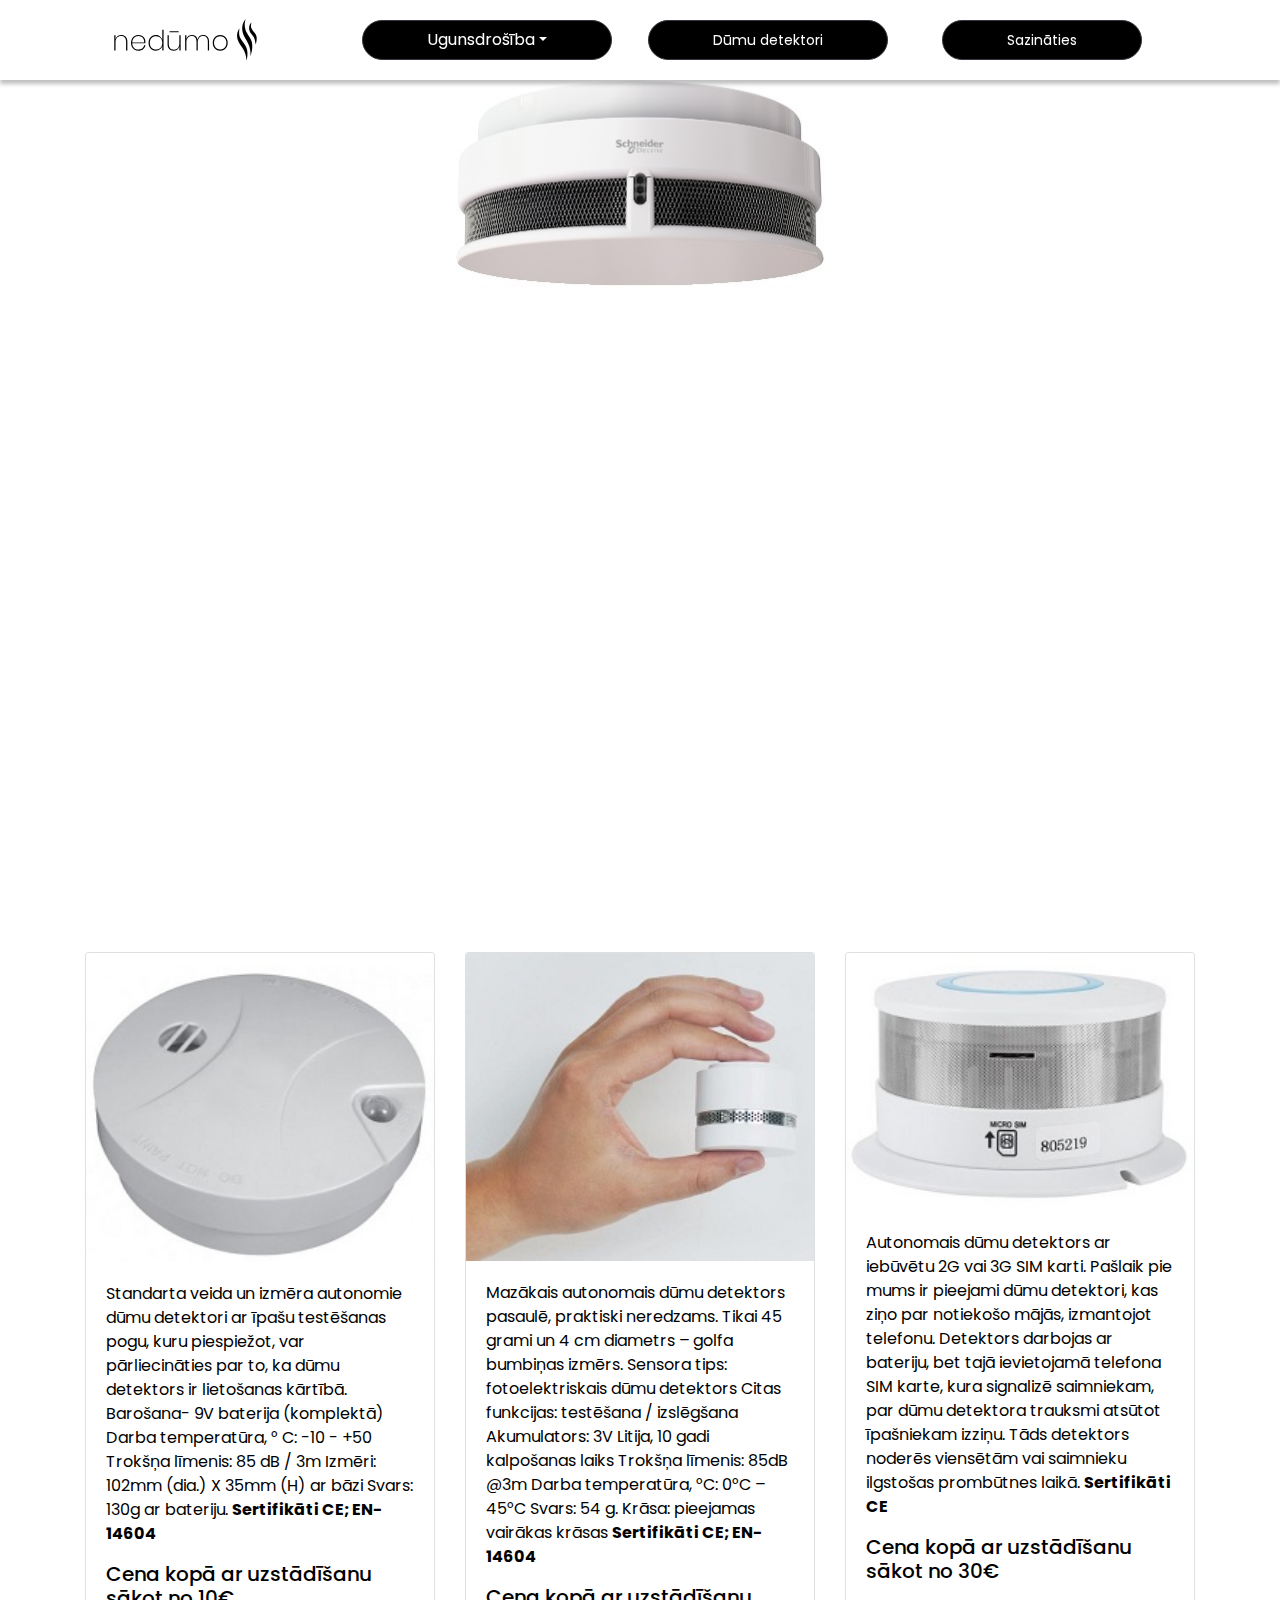
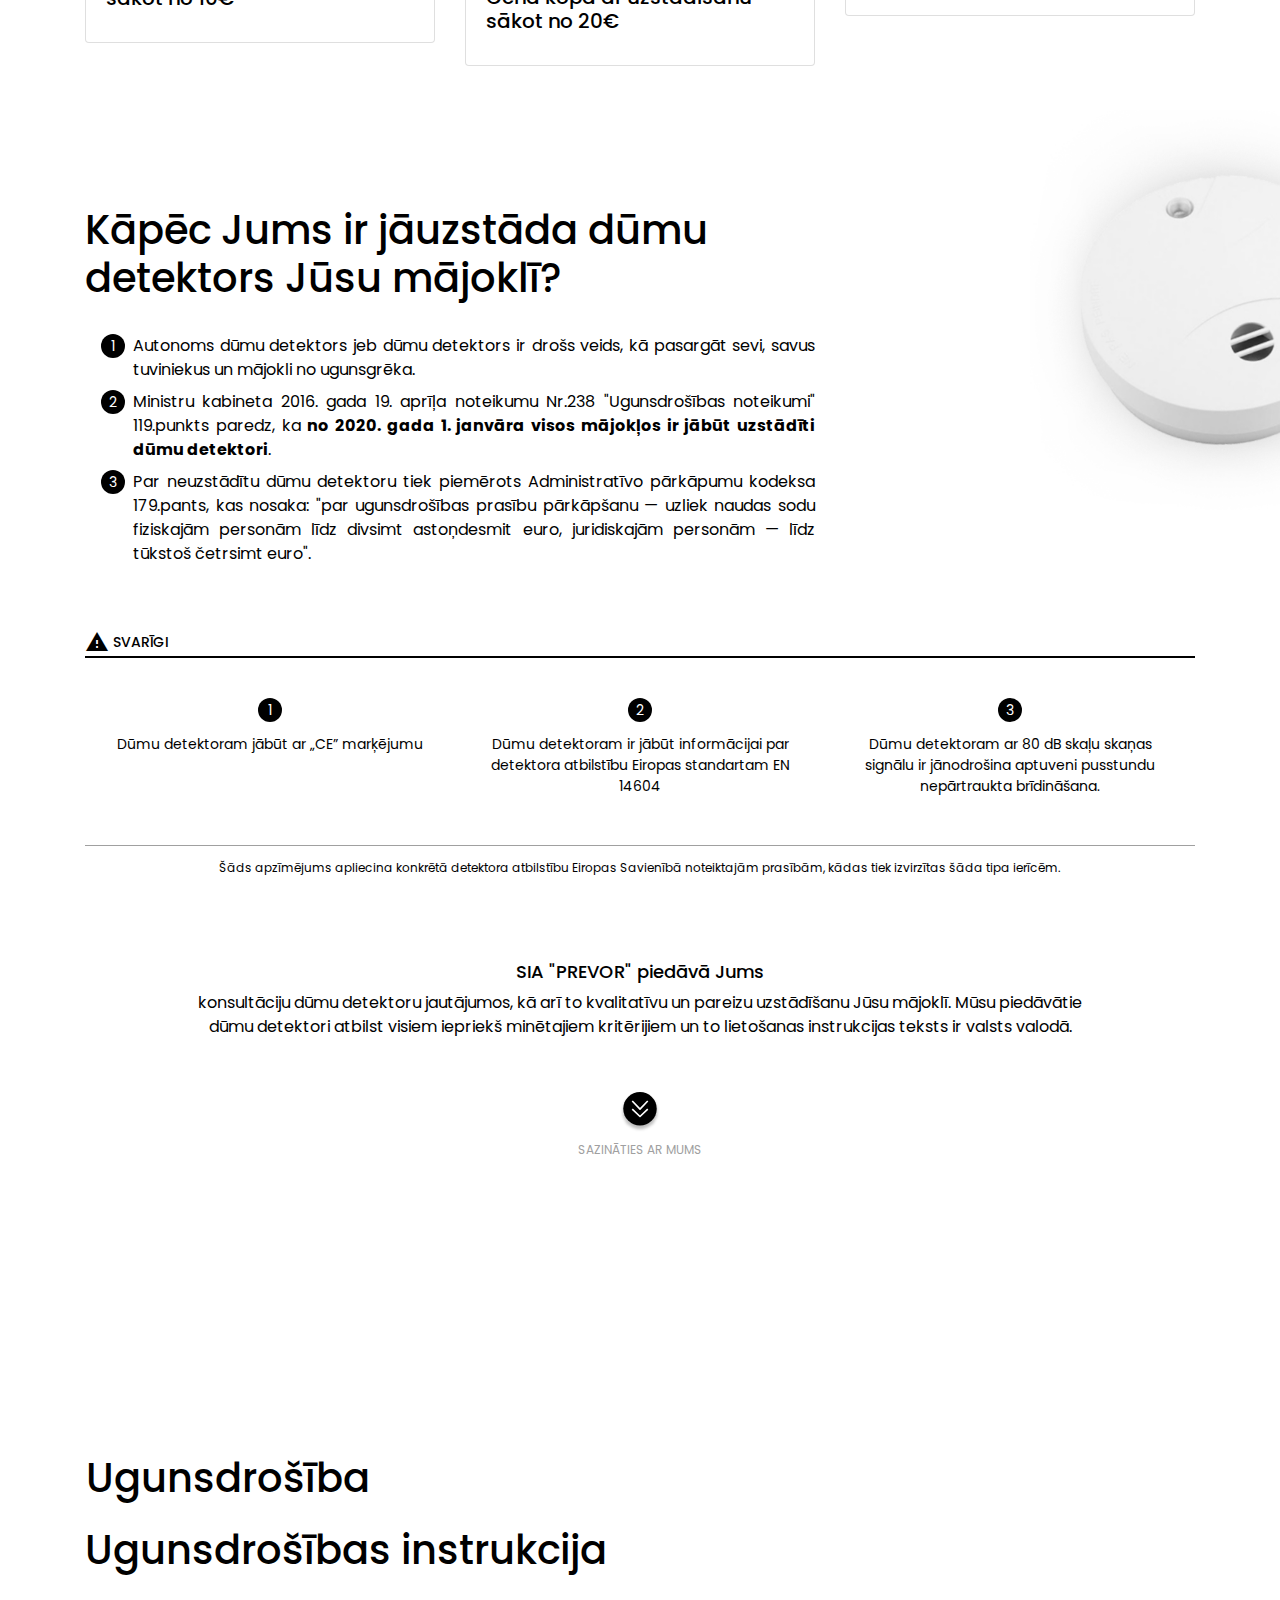
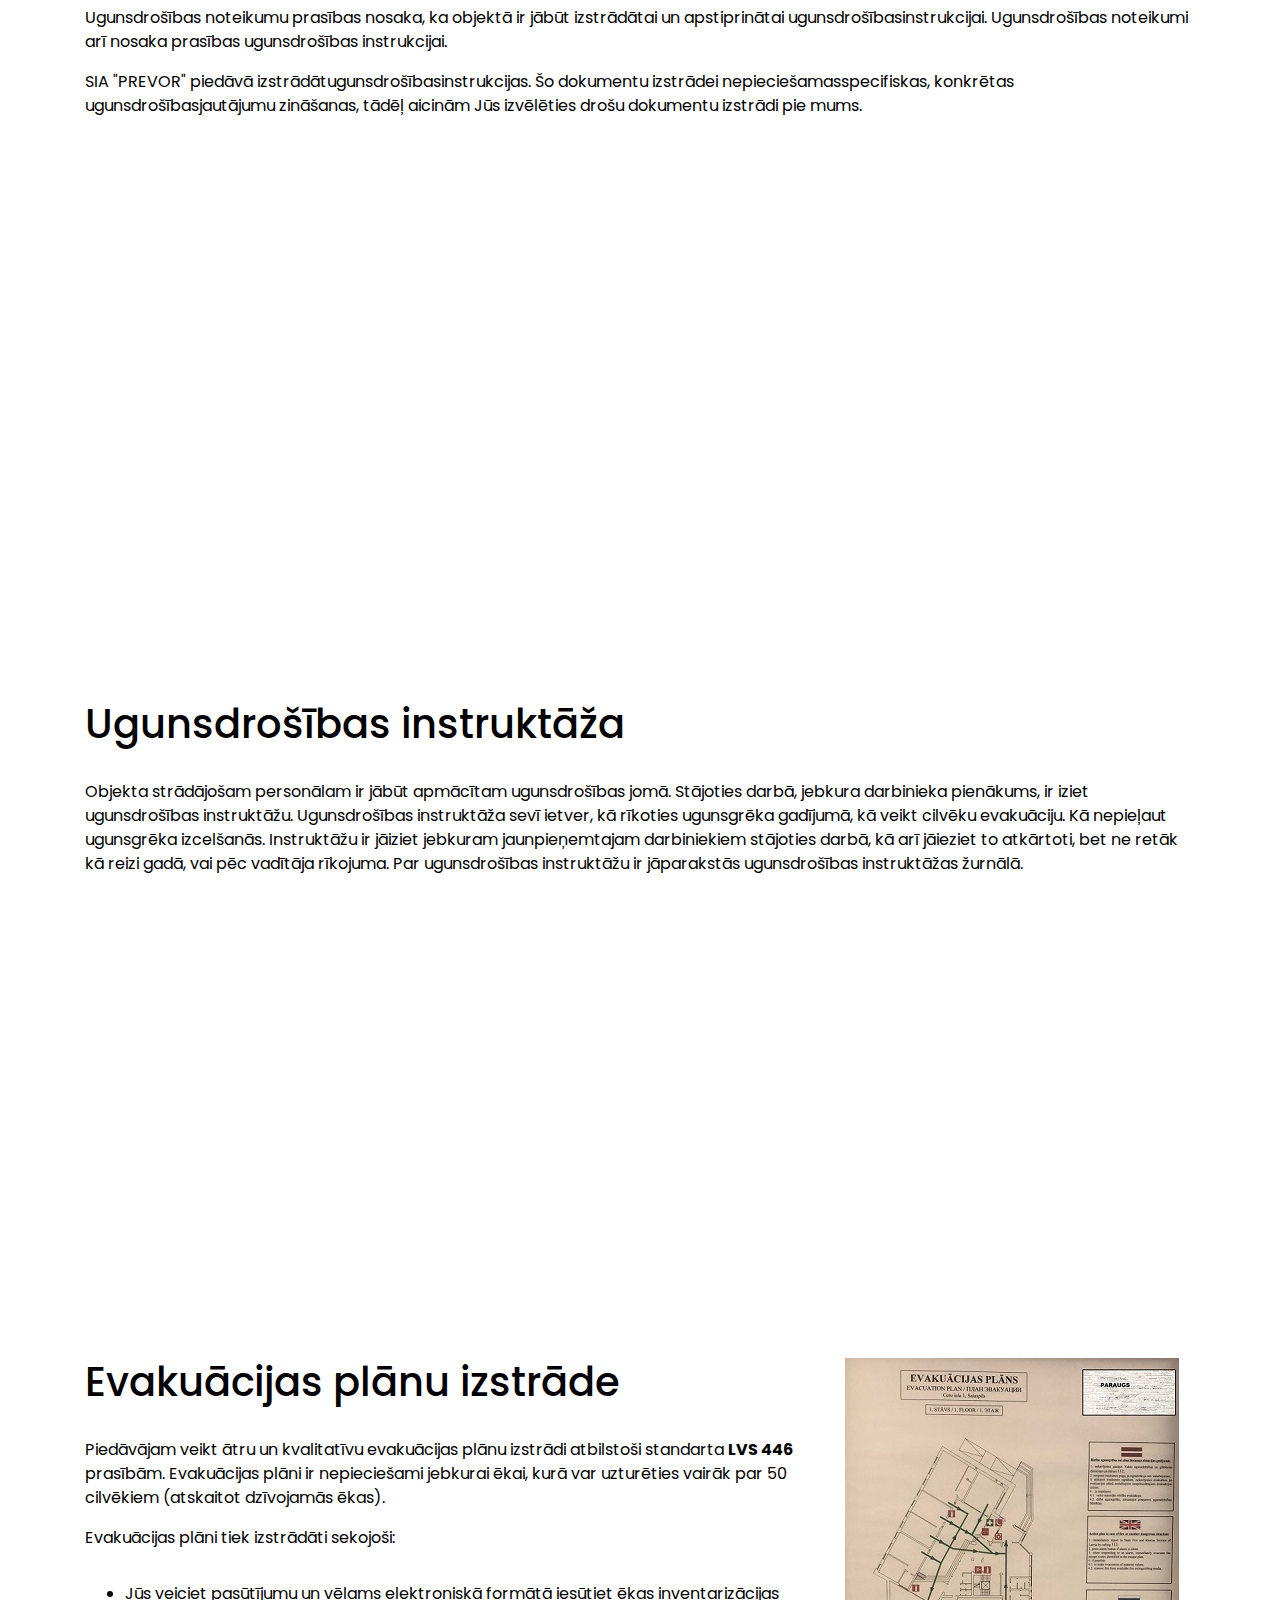
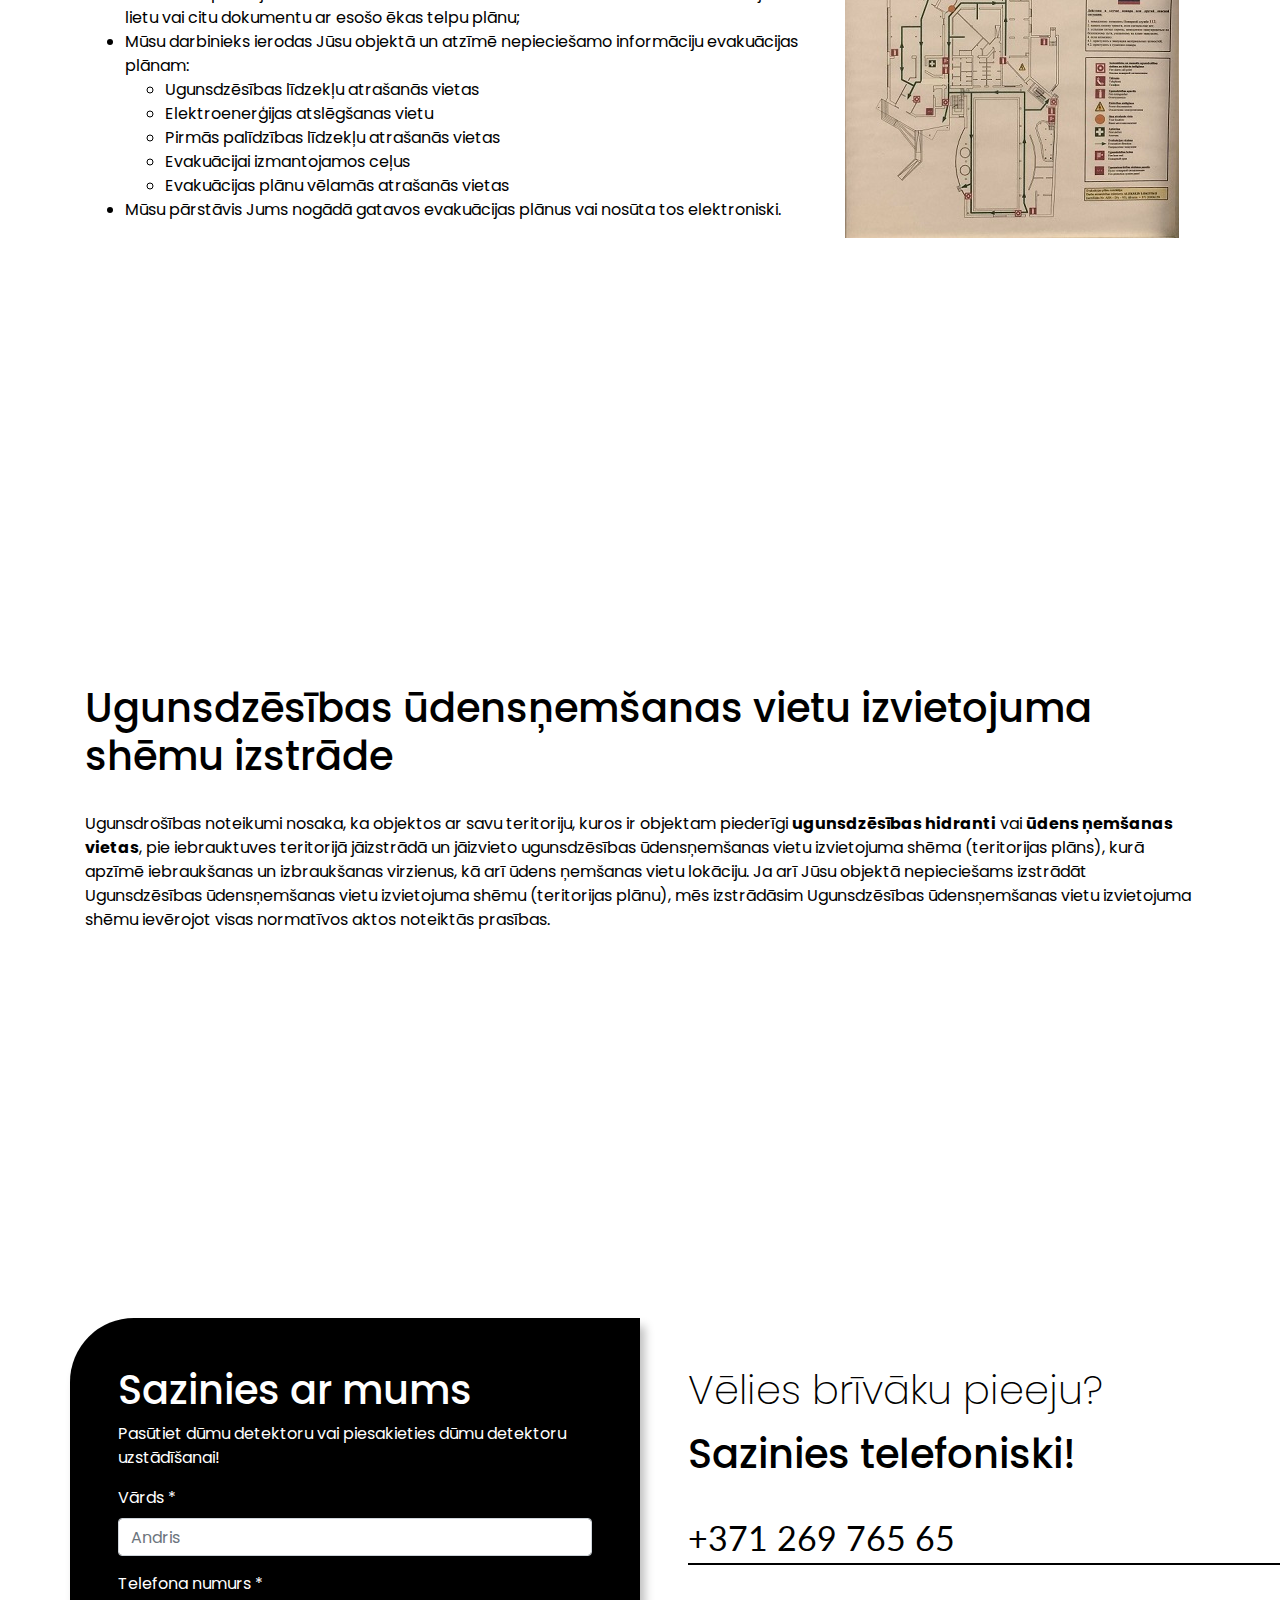
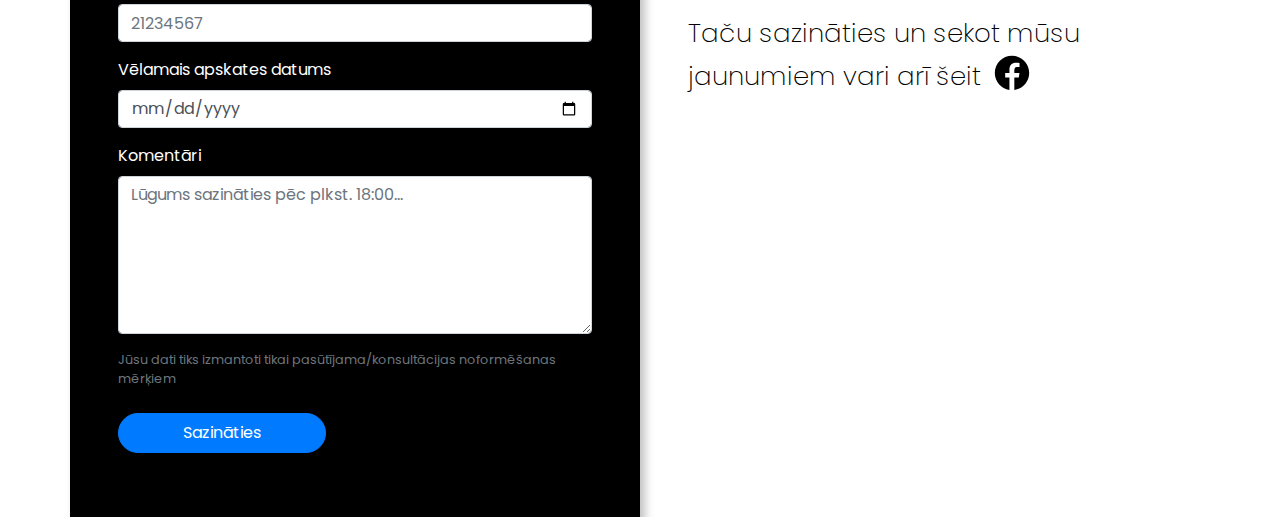
==== commit 0edbe8ce: "dr.kluda" ====
--- a/index.html
+++ b/index.html
@@ -115,7 +115,7 @@
                 <div class="card">
                     <img class="card-img-top" src="img/sd1.jpg" alt="Dūmu detektors">
                     <div class="card-body">
-                      <p class="card-text">Standarta veida un izmēra autonomie dūmu detektori ar īpašu testēšanas pogu, kuru piespiežot, var pārliecināties par to, ka dūmu detektors ir lietošanas kārtība.
+                      <p class="card-text">Standarta veida un izmēra autonomie dūmu detektori ar īpašu testēšanas pogu, kuru piespiežot, var pārliecināties par to, ka dūmu detektors ir lietošanas kārtībā.
                         Barošana- 9V baterija (komplektā)
                         Darba temperatūra, ° C: -10 - +50
                         Trokšņa līmenis: 85 dB / 3m
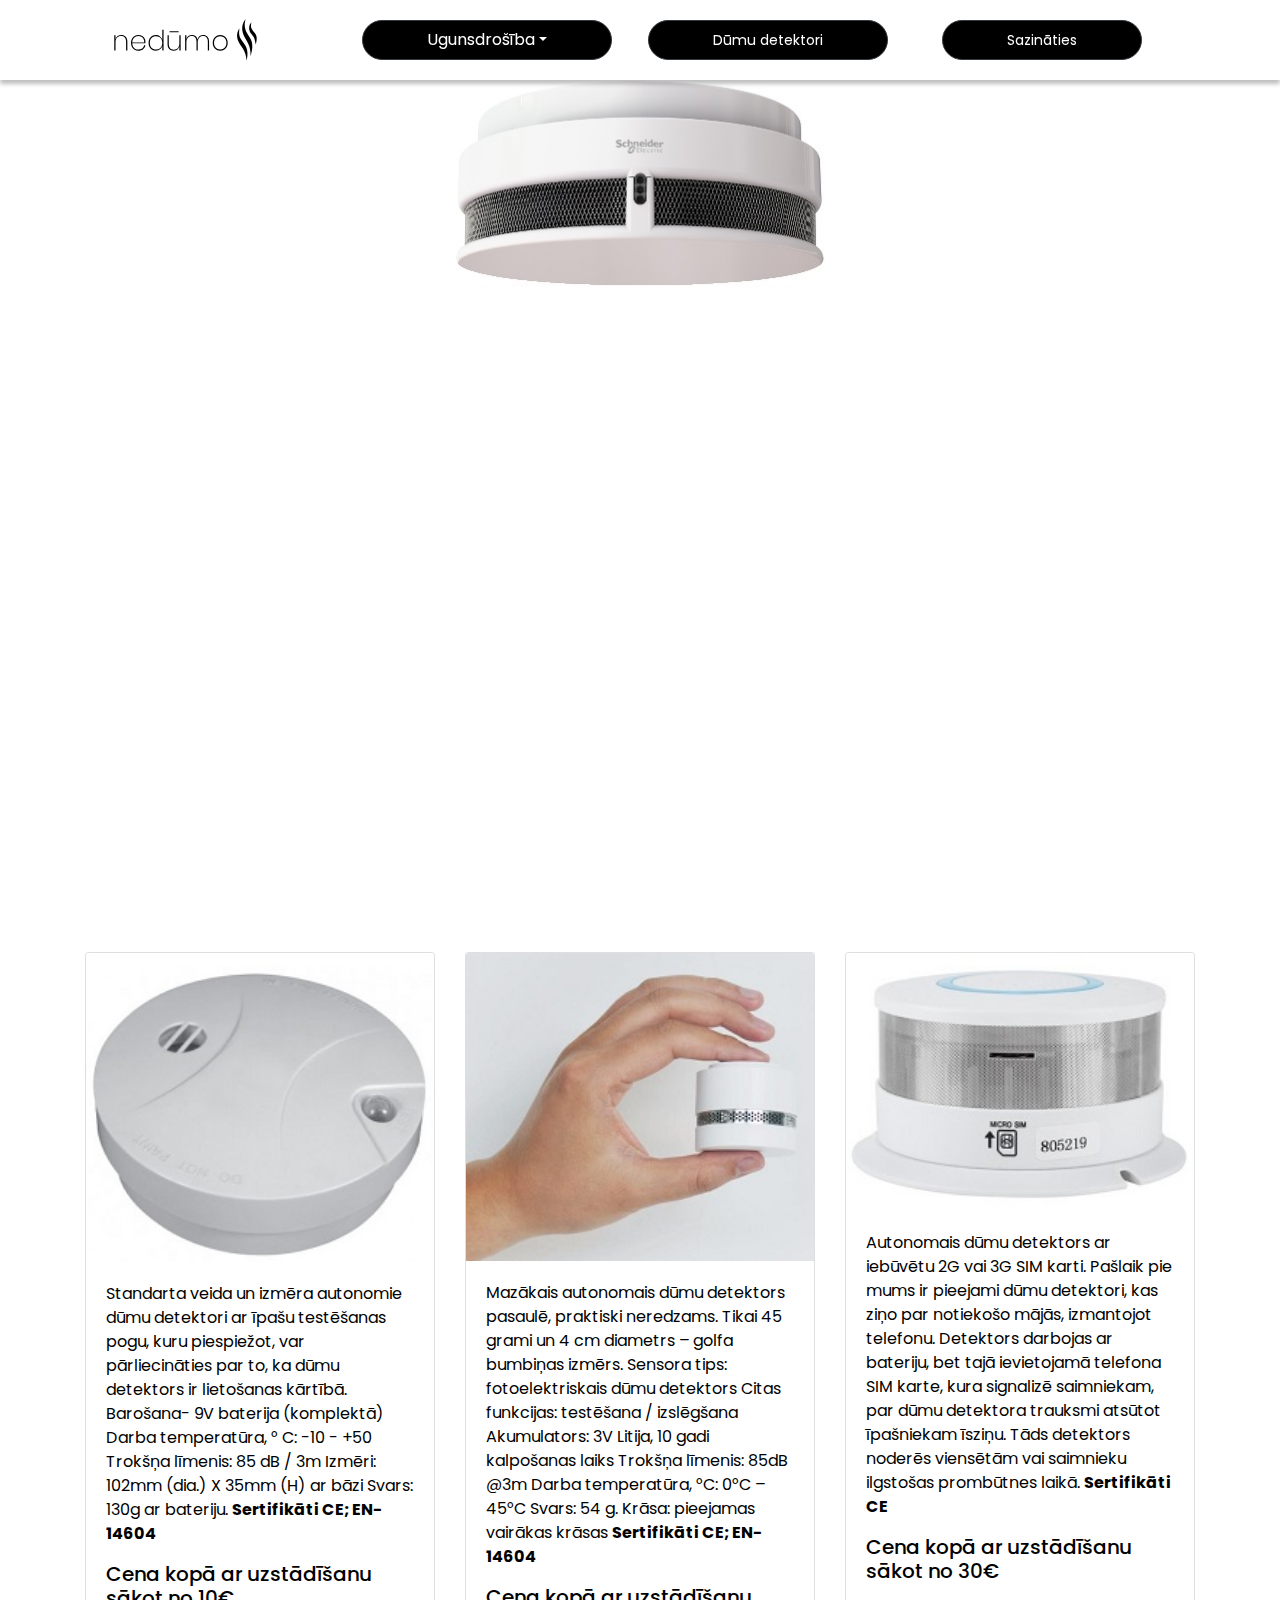
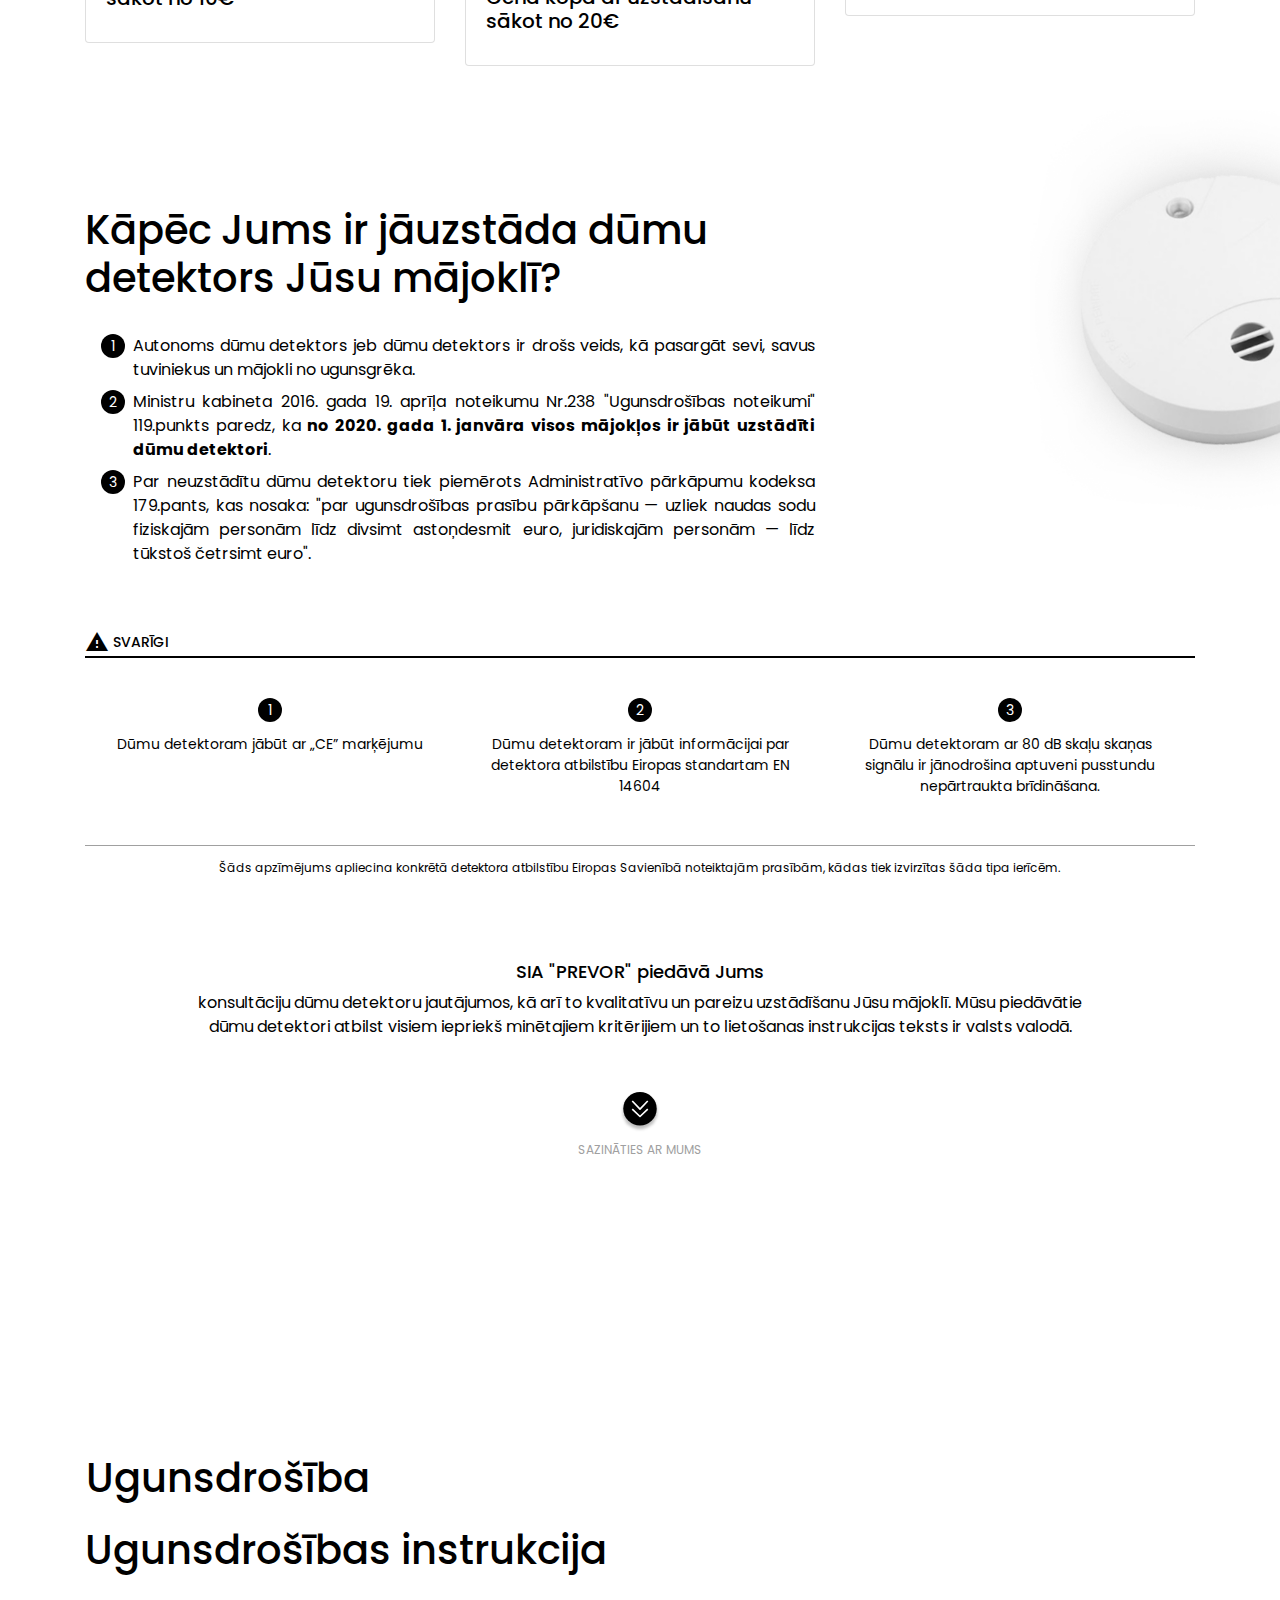
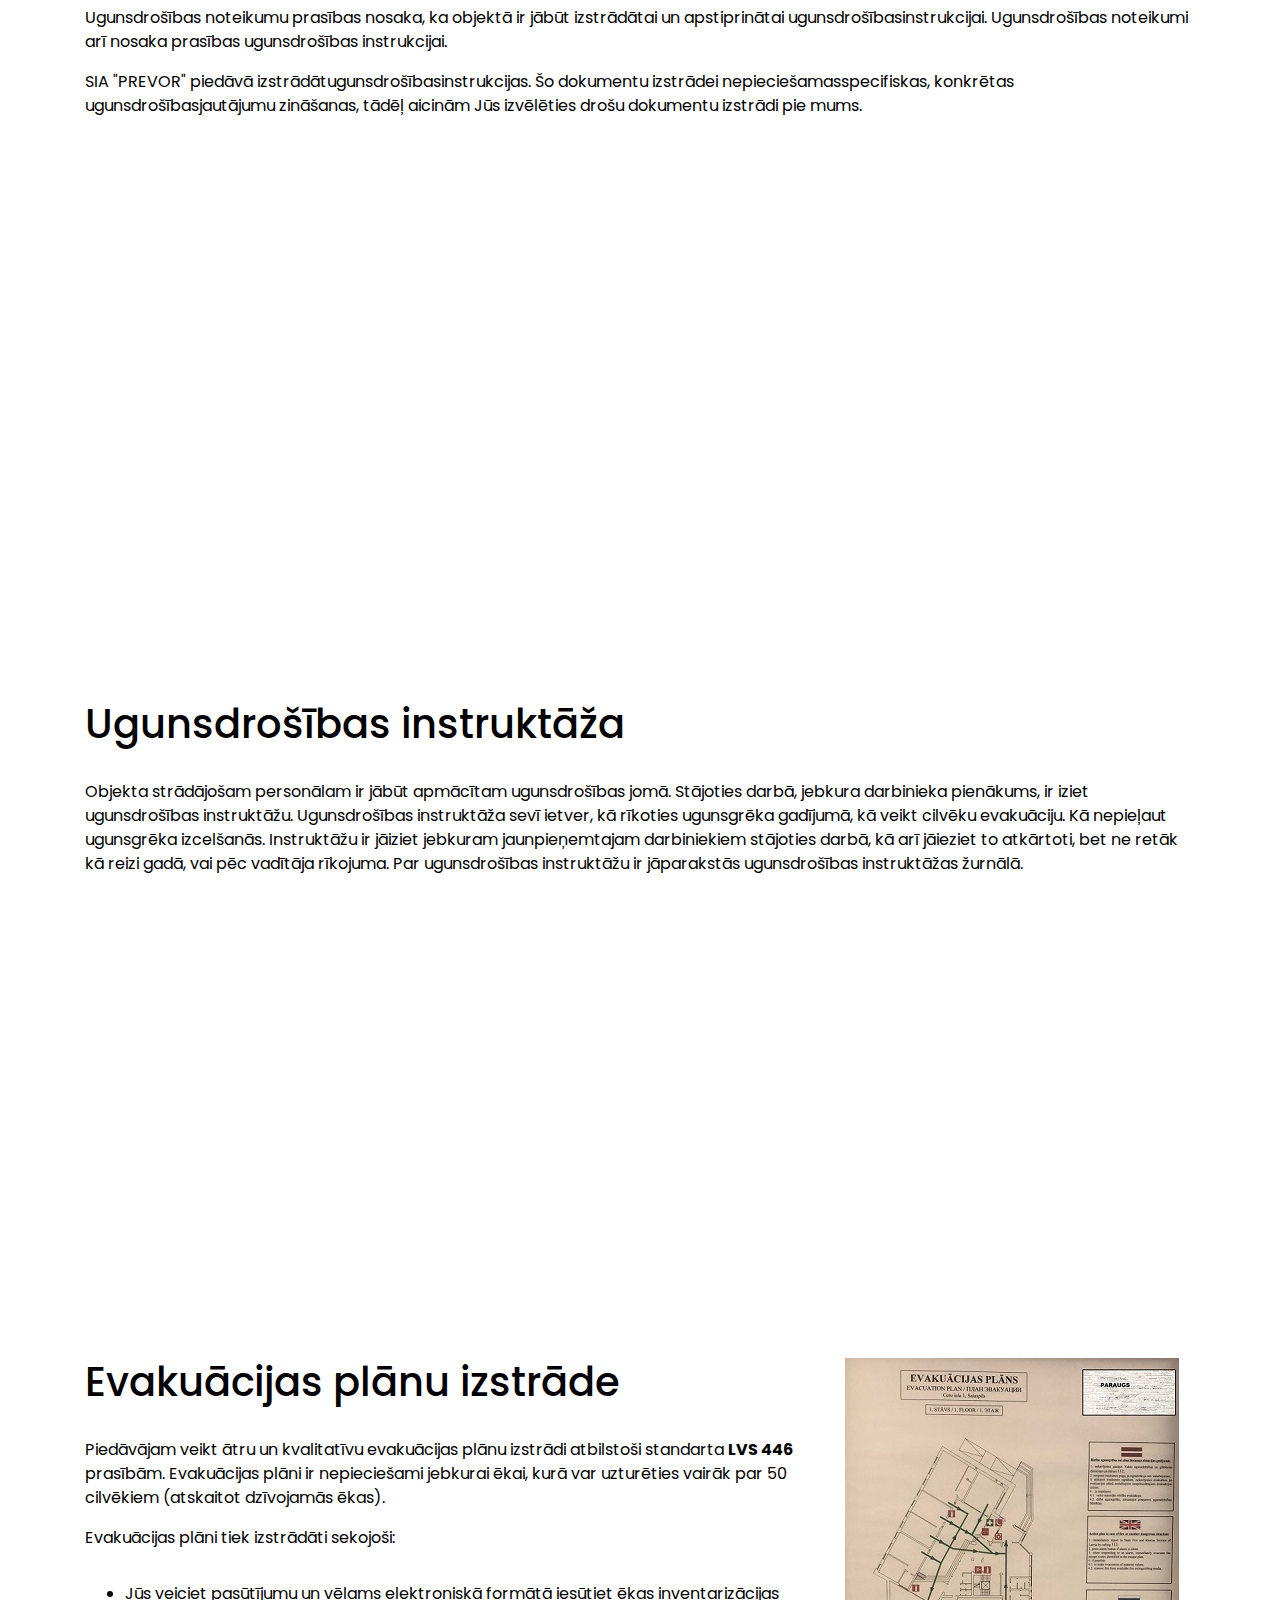
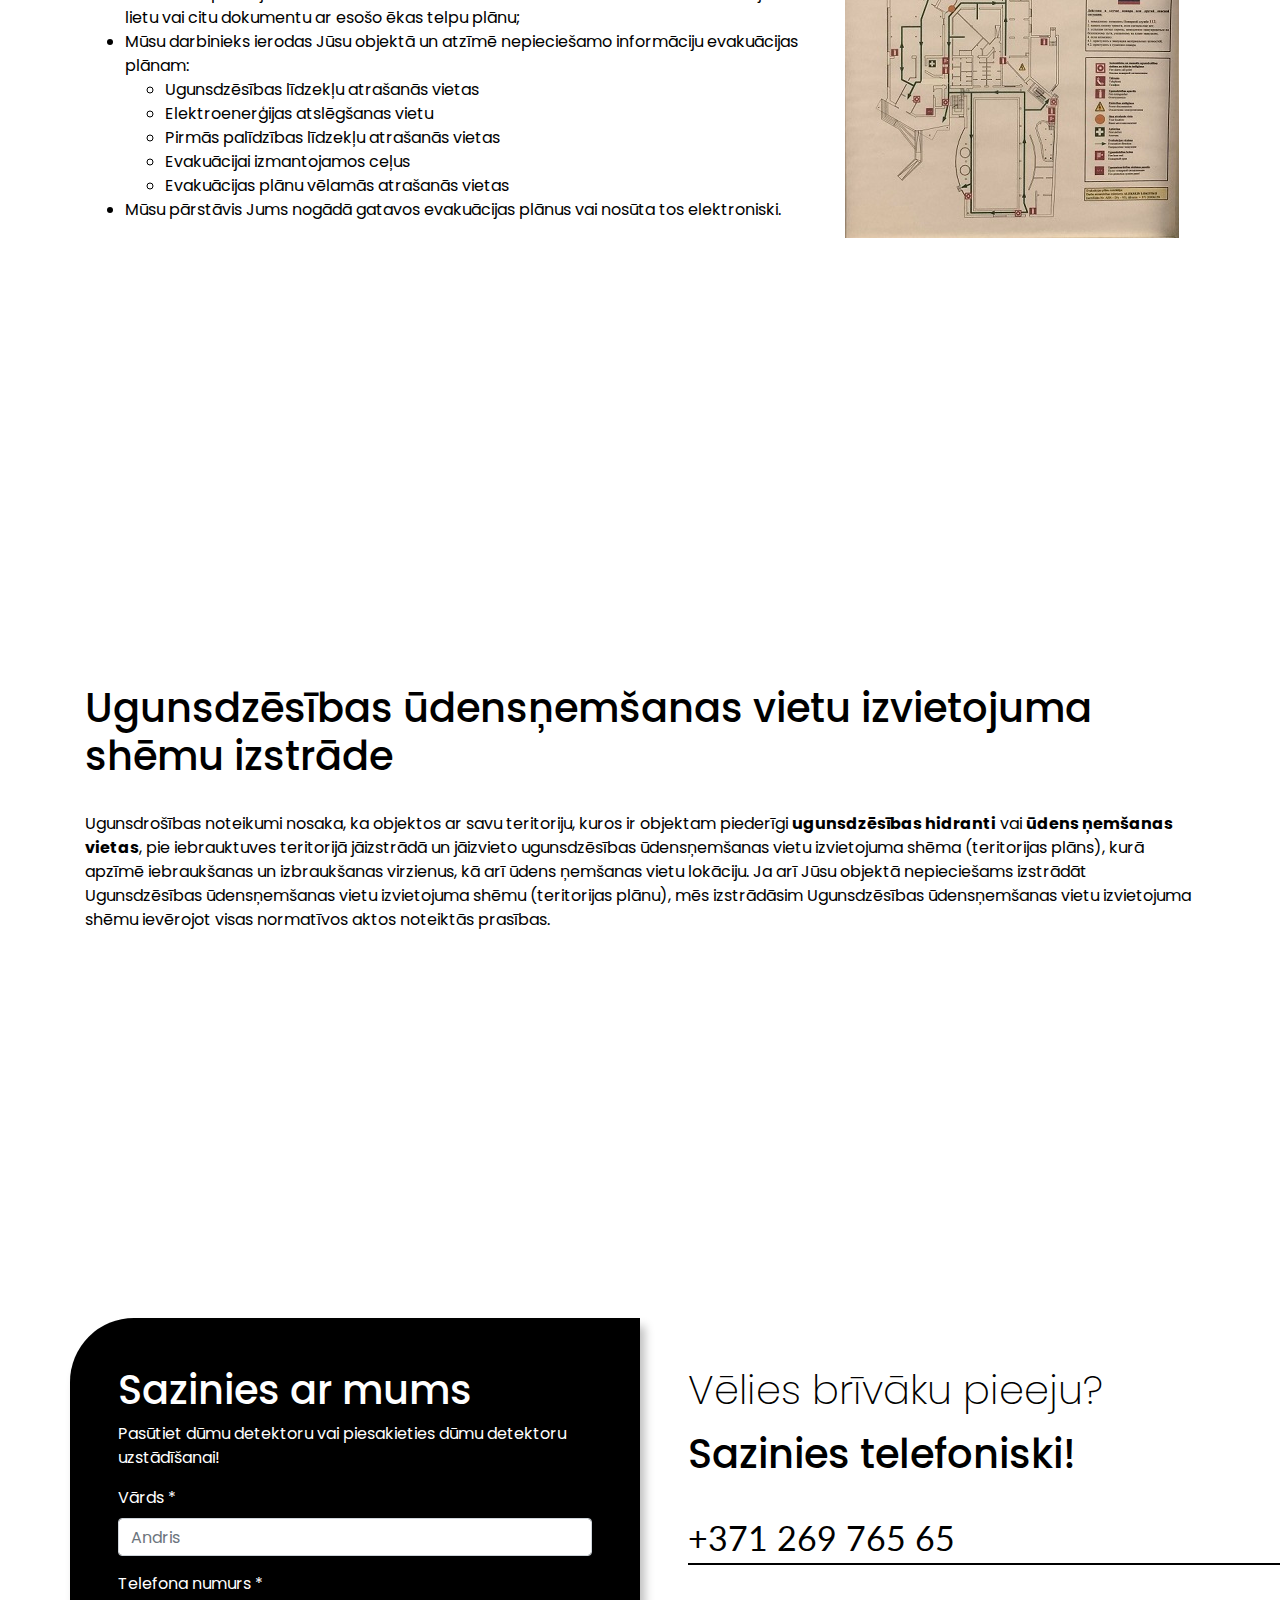
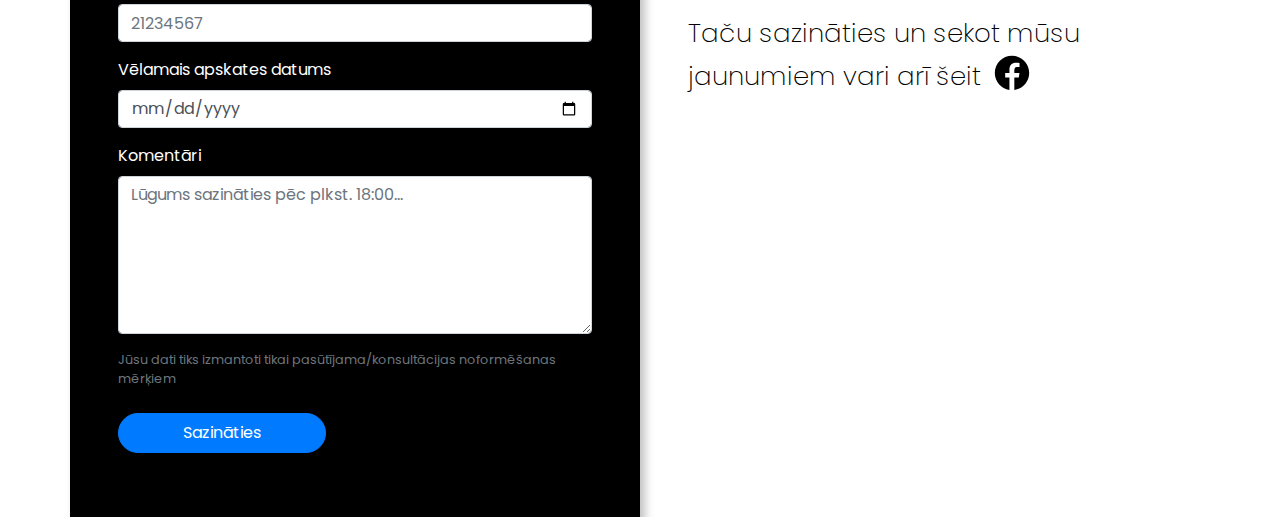
==== commit e8f64e38: "dr.kludu.2" ====
--- a/index.html
+++ b/index.html
@@ -150,7 +150,7 @@
                     <div class="card-body">
                       <p class="card-text">Autonomais dūmu detektors ar iebūvētu 2G vai 3G SIM karti.
                         Pašlaik pie mums ir pieejami dūmu detektori, kas ziņo par notiekošo mājās, izmantojot telefonu.
-                        Detektors darbojas ar bateriju, bet tajā ievietojamā telefona SIM karte, kura signalizē saimniekam, par dūmu detektora trauksmi atsūtot īpašniekam izziņu. 
+                        Detektors darbojas ar bateriju, bet tajā ievietojamā telefona SIM karte, kura signalizē saimniekam, par dūmu detektora trauksmi atsūtot īpašniekam īsziņu. 
                         Tāds detektors noderēs viensētām vai saimnieku ilgstošas prombūtnes laikā.
                         <b>Sertifikāti CE</b></p>
                         <h5 class="card-title">Cena kopā ar uzstādīšanu sākot no 30€</h5>
